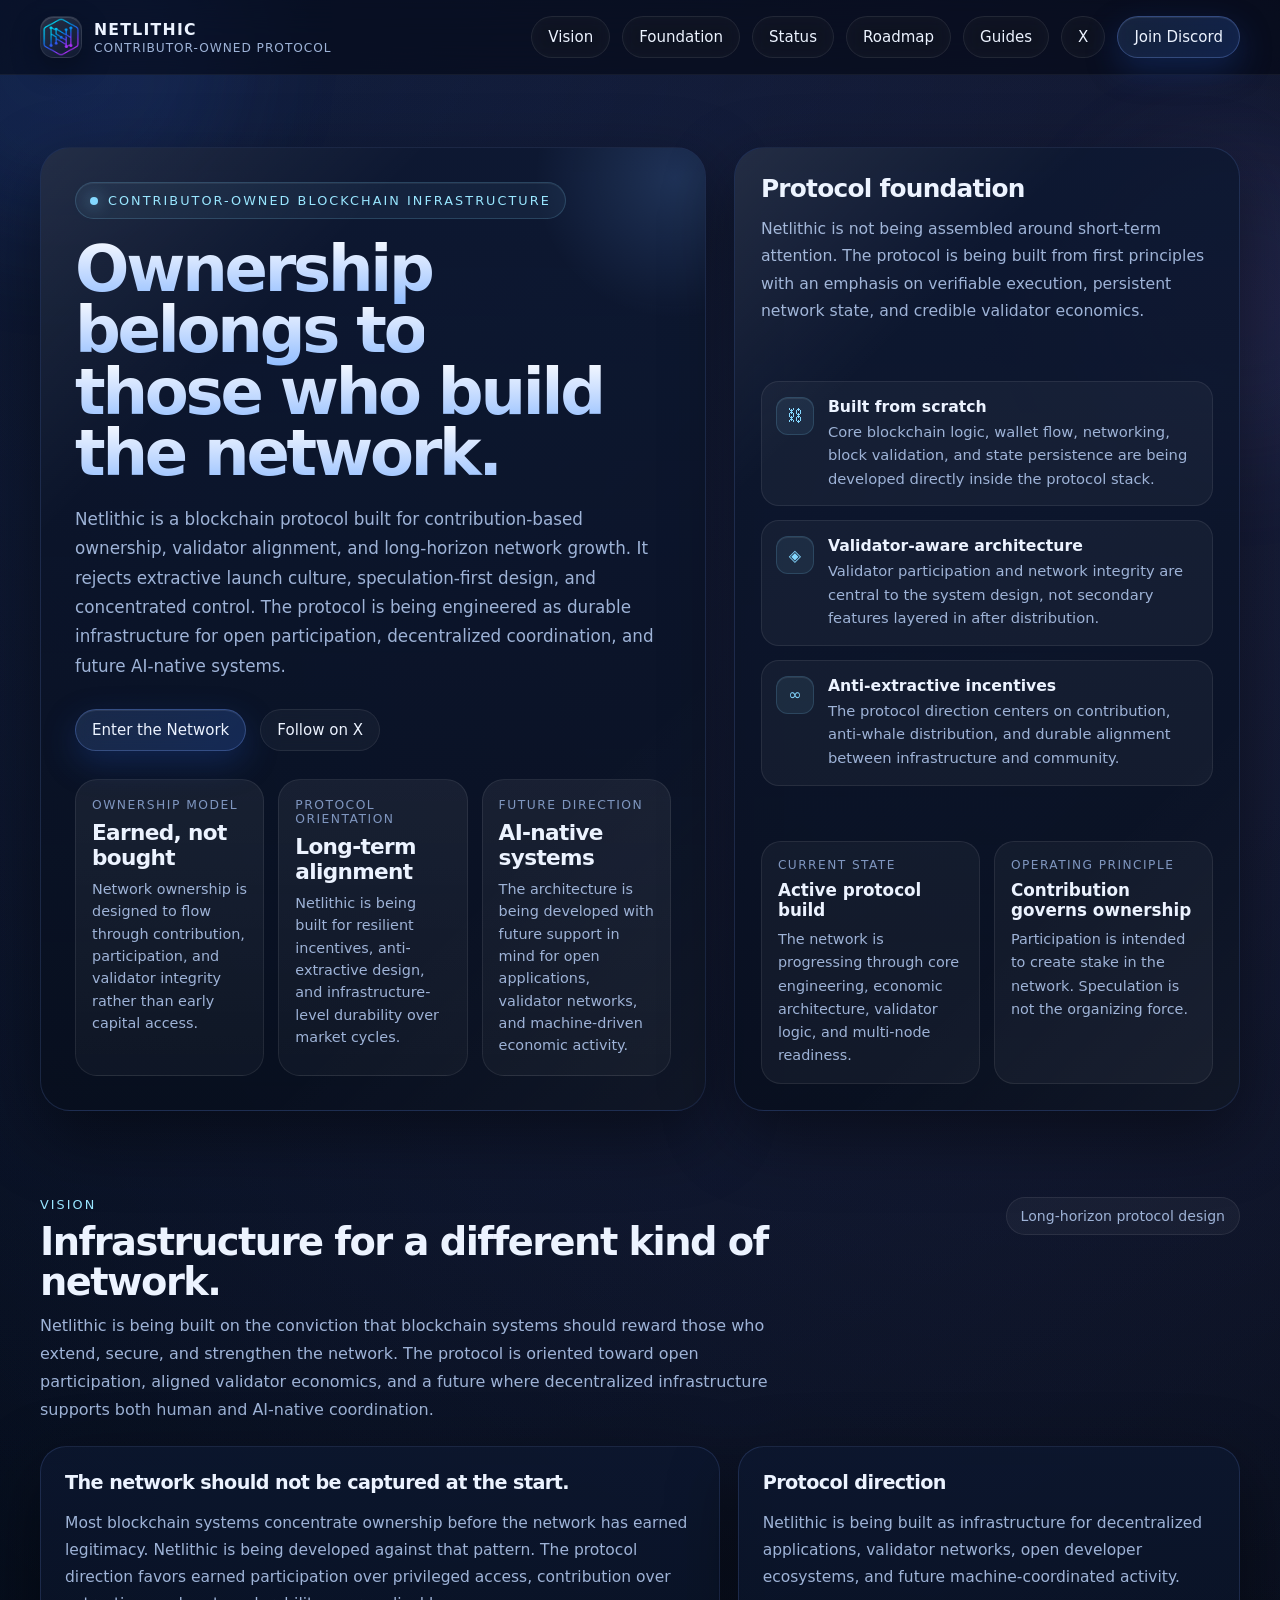
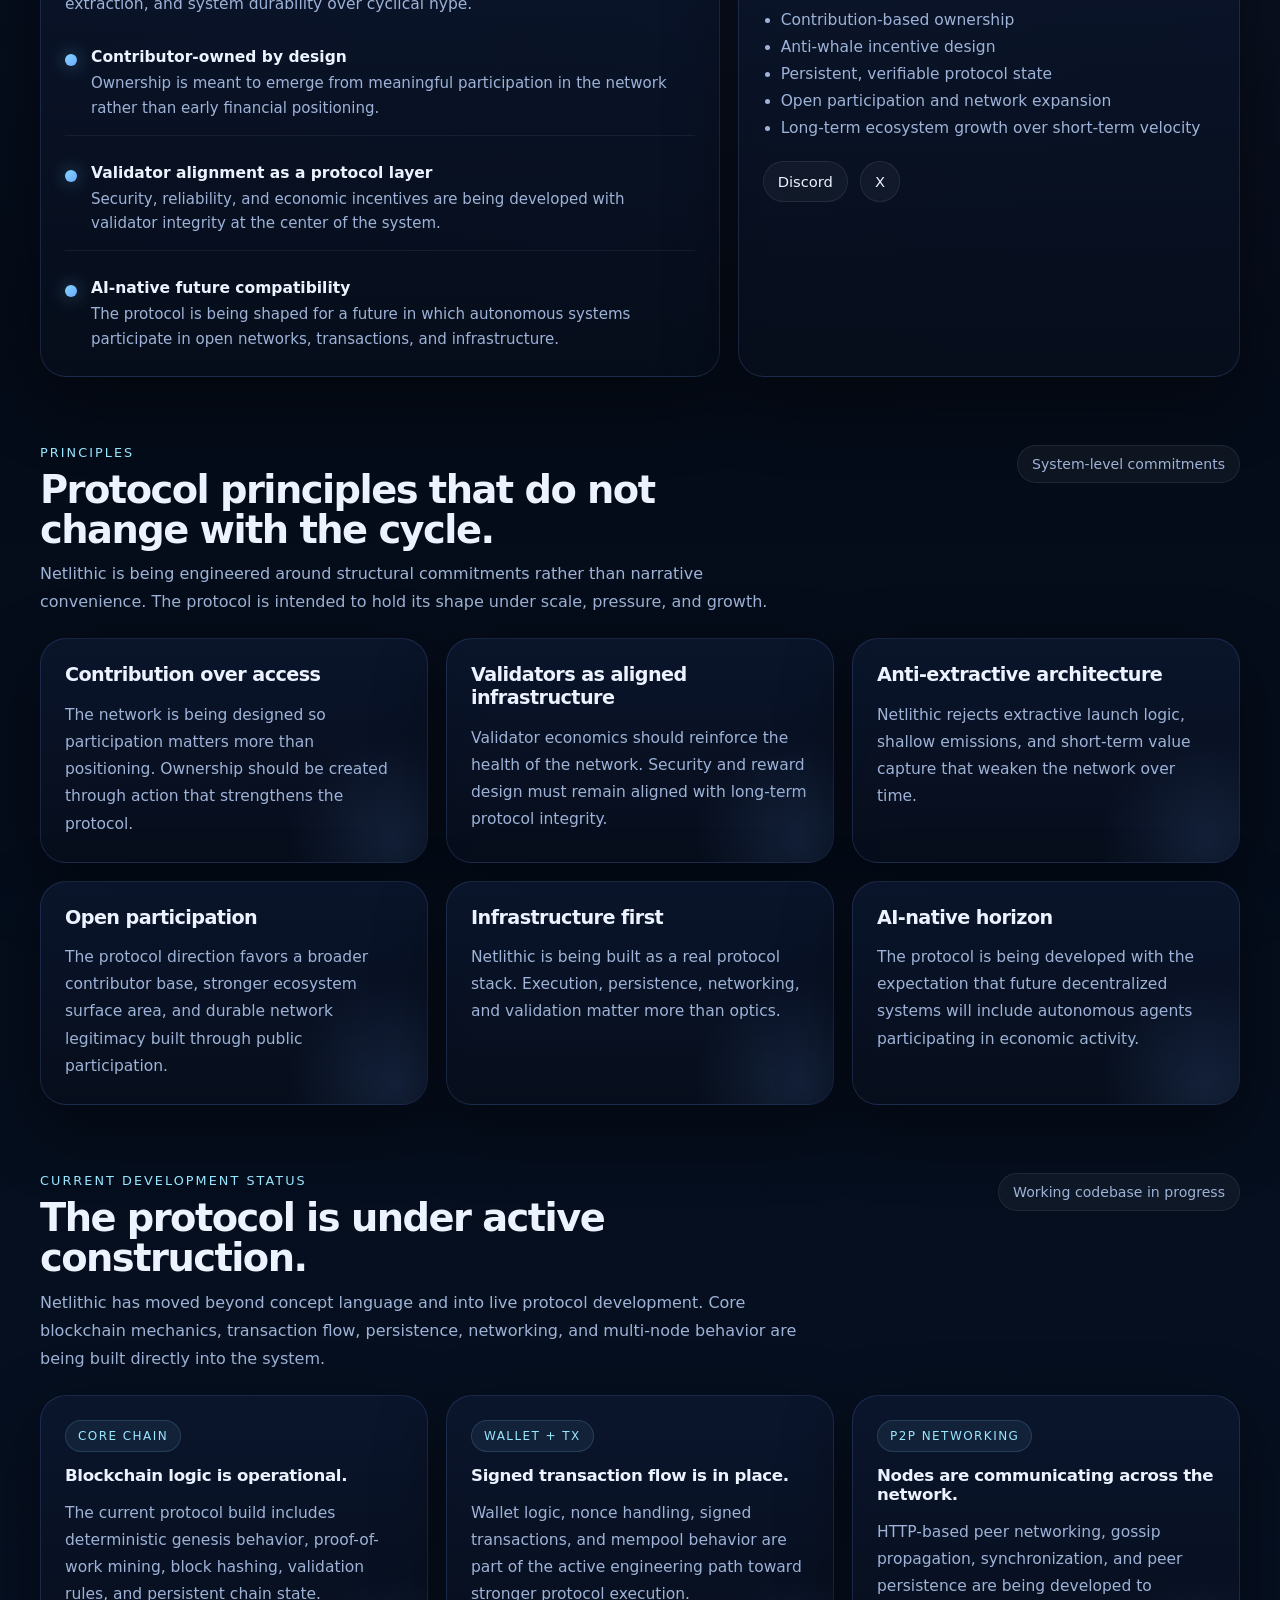
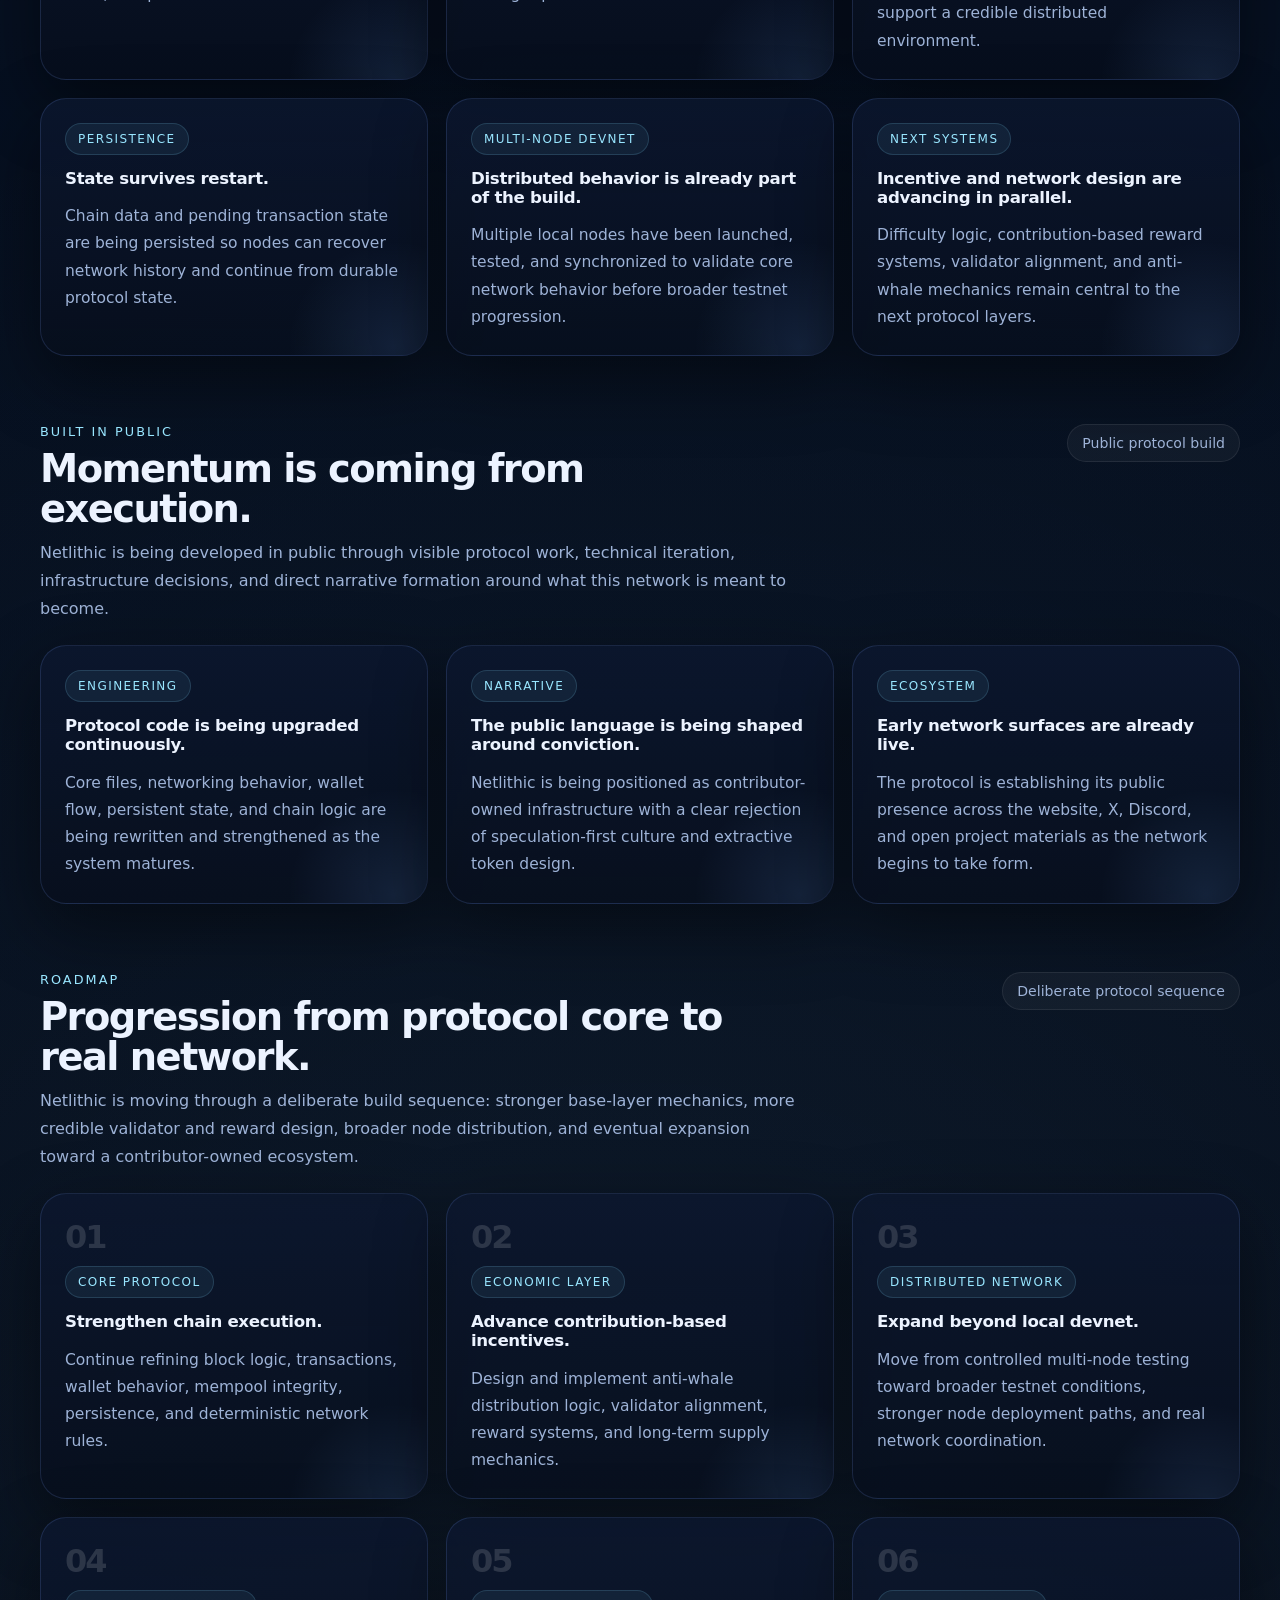
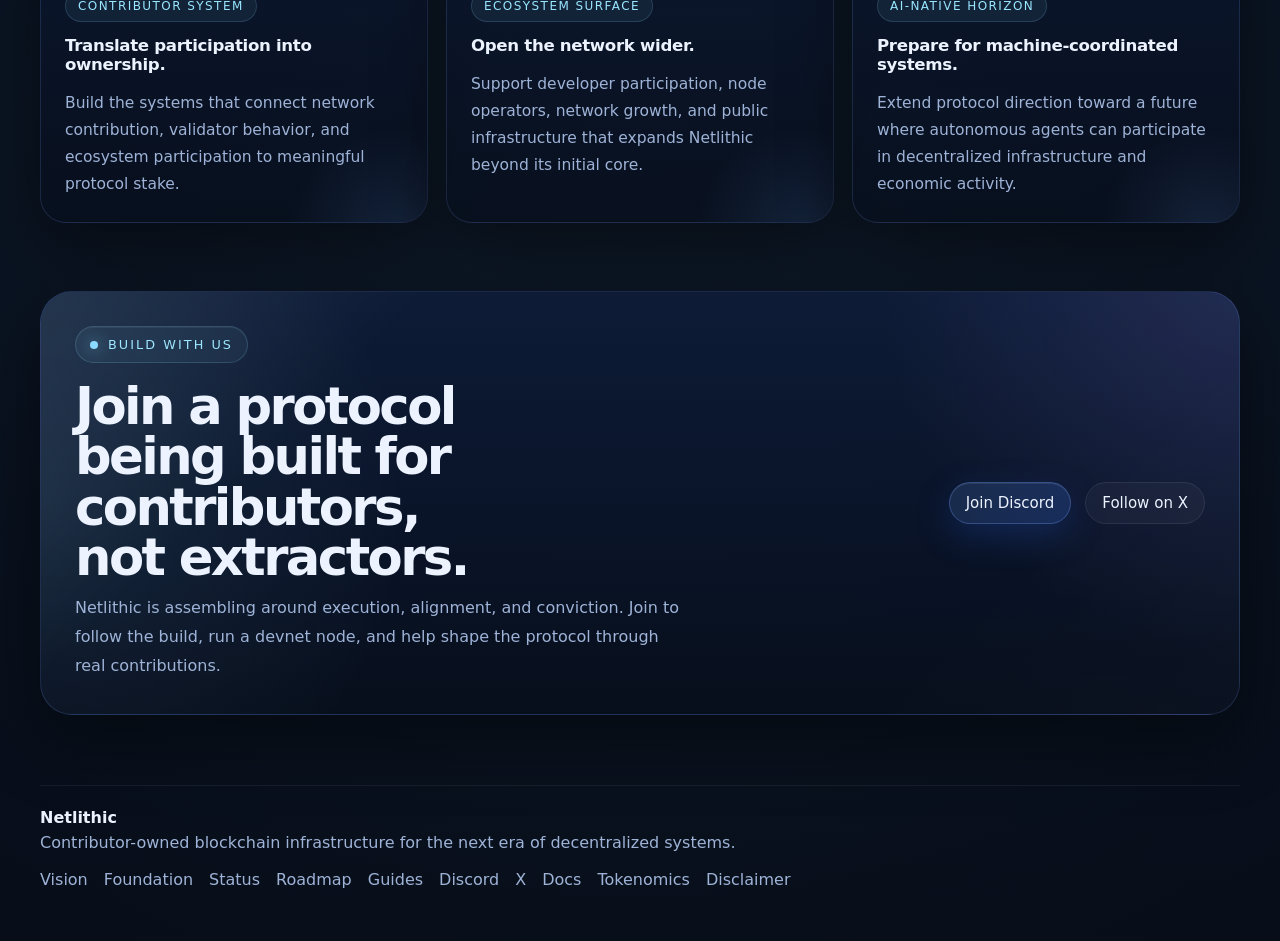
==== index.html @ c0923f15 "Fix X handle to @netlithicchain; soften guide 06 wording" ====
<!DOCTYPE html>
<html lang="en">
<head>
  <meta charset="UTF-8" />
  <meta name="viewport" content="width=device-width, initial-scale=1.0" />
  <title>Netlithic | Contributor-Owned Blockchain Infrastructure</title>
  <meta
    name="description"
    content="Netlithic is a contributor-owned blockchain protocol where ownership is earned through contribution, validator alignment, and long-term participation—not speculation."
  />
  <meta name="author" content="Netlithic" />
  <link rel="canonical" href="https://netlithicchain.com/" />
  <meta property="og:title" content="Netlithic | Contributor-Owned Blockchain Infrastructure" />
  <meta
    property="og:description"
    content="A contributor-owned blockchain protocol built for long-term alignment, open participation, validator integrity, and future AI-native systems."
  />
  <meta property="og:type" content="website" />
  <meta property="og:url" content="https://netlithicchain.com/" />
  <meta property="og:image" content="https://netlithicchain.com/og-image.png" />
  <meta property="og:image:width" content="1200" />
  <meta property="og:image:height" content="630" />
  <meta property="og:image:alt" content="Netlithic logo with the line: Ownership earned through contribution" />
  <meta property="og:site_name" content="Netlithic" />
  <meta name="twitter:card" content="summary_large_image" />
  <meta name="twitter:title" content="Netlithic | Contributor-Owned Blockchain Infrastructure" />
  <meta
    name="twitter:description"
    content="Ownership should be earned through contribution. Netlithic is building contributor-owned blockchain infrastructure for the next era of decentralized systems."
  />
  <meta name="twitter:image" content="https://netlithicchain.com/og-image.png" />
  <meta name="twitter:site" content="@netlithicchain" />
  <link rel="icon" href="/favicon.ico" sizes="any" />
  <link rel="icon" type="image/png" sizes="32x32" href="/favicon-32.png" />
  <link rel="apple-touch-icon" href="/apple-touch-icon.png" />

  <style>
    :root {
      --bg: #030712;
      --bg-2: #071120;
      --bg-3: #0b1730;
      --panel: rgba(12, 23, 47, 0.7);
      --panel-strong: rgba(14, 27, 56, 0.9);
      --panel-soft: rgba(255, 255, 255, 0.04);
      --line: rgba(122, 162, 255, 0.16);
      --line-strong: rgba(122, 162, 255, 0.3);
      --text: #ecf3ff;
      --muted: #9eb3d7;
      --muted-2: #7f96bf;
      --blue: #6da7ff;
      --blue-2: #3d7bff;
      --cyan: #84d8ff;
      --violet: #9d8cff;
      --success: #99e6ff;
      --glow: rgba(82, 141, 255, 0.34);
      --glow-2: rgba(133, 197, 255, 0.16);
      --shadow: 0 24px 70px rgba(0, 0, 0, 0.45);
      --radius: 24px;
      --radius-sm: 18px;
      --max: 1200px;
    }

    * {
      box-sizing: border-box;
    }

    html {
      scroll-behavior: smooth;
    }

    body {
      margin: 0;
      font-family: Inter, ui-sans-serif, system-ui, -apple-system, BlinkMacSystemFont, "Segoe UI", sans-serif;
      color: var(--text);
      background:
        radial-gradient(circle at 20% 0%, rgba(61, 123, 255, 0.16), transparent 34%),
        radial-gradient(circle at 85% 10%, rgba(157, 140, 255, 0.12), transparent 28%),
        radial-gradient(circle at 50% 85%, rgba(132, 216, 255, 0.08), transparent 34%),
        linear-gradient(180deg, #02050c 0%, #040a15 26%, #061021 56%, #030712 100%);
      min-height: 100vh;
      overflow-x: hidden;
    }

    body::before,
    body::after {
      content: "";
      position: fixed;
      inset: auto;
      pointer-events: none;
      z-index: -2;
      filter: blur(60px);
      opacity: 0.7;
    }

    body::before {
      top: -120px;
      left: -120px;
      width: 360px;
      height: 360px;
      background: rgba(61, 123, 255, 0.18);
      border-radius: 50%;
      animation: driftOne 18s ease-in-out infinite;
    }

    body::after {
      right: -120px;
      top: 140px;
      width: 320px;
      height: 320px;
      background: rgba(157, 140, 255, 0.12);
      border-radius: 50%;
      animation: driftTwo 22s ease-in-out infinite;
    }

    @keyframes driftOne {
      0%, 100% { transform: translate(0, 0) scale(1); }
      50% { transform: translate(40px, 30px) scale(1.08); }
    }

    @keyframes driftTwo {
      0%, 100% { transform: translate(0, 0) scale(1); }
      50% { transform: translate(-30px, 35px) scale(1.1); }
    }

    a {
      color: inherit;
      text-decoration: none;
    }

    img {
      max-width: 100%;
      display: block;
    }

    .container {
      width: min(var(--max), calc(100% - 40px));
      margin: 0 auto;
    }

    .grid-overlay {
      position: fixed;
      inset: 0;
      pointer-events: none;
      background-image:
        linear-gradient(rgba(255,255,255,0.03) 1px, transparent 1px),
        linear-gradient(90deg, rgba(255,255,255,0.03) 1px, transparent 1px);
      background-size: 44px 44px;
      mask-image: radial-gradient(circle at center, black 35%, transparent 85%);
      opacity: 0.18;
      z-index: -3;
    }

    .noise {
      position: fixed;
      inset: 0;
      pointer-events: none;
      opacity: 0.06;
      z-index: -1;
      background-image:
        radial-gradient(circle at 25% 25%, rgba(255,255,255,0.7) 0.5px, transparent 0.6px),
        radial-gradient(circle at 75% 75%, rgba(255,255,255,0.55) 0.5px, transparent 0.6px);
      background-size: 24px 24px, 28px 28px;
      mix-blend-mode: screen;
    }

    .topbar {
      position: sticky;
      top: 0;
      z-index: 50;
      backdrop-filter: blur(18px);
      background: rgba(3, 7, 18, 0.55);
      border-bottom: 1px solid rgba(255,255,255,0.05);
    }

    .nav {
      display: flex;
      align-items: center;
      justify-content: space-between;
      gap: 18px;
      padding: 16px 0;
    }

    .brand {
      display: flex;
      align-items: center;
      gap: 12px;
      min-width: 0;
    }

    .brand-badge {
      width: 42px;
      height: 42px;
      border-radius: 14px;
      overflow: hidden;
      background:
        linear-gradient(145deg, rgba(255,255,255,0.12), rgba(255,255,255,0.03));
      border: 1px solid rgba(255,255,255,0.08);
      box-shadow:
        inset 0 1px 0 rgba(255,255,255,0.12),
        0 10px 30px rgba(0,0,0,0.3);
      display: grid;
      place-items: center;
      flex-shrink: 0;
    }

    .brand-badge img {
      width: 100%;
      height: 100%;
      object-fit: cover;
    }

    .brand-text {
      display: flex;
      flex-direction: column;
      gap: 2px;
      min-width: 0;
    }

    .brand-text strong {
      font-size: 0.98rem;
      letter-spacing: 0.08em;
      text-transform: uppercase;
    }

    .brand-text span {
      font-size: 0.76rem;
      color: var(--muted);
      letter-spacing: 0.08em;
      text-transform: uppercase;
      white-space: nowrap;
    }

    .nav-links {
      display: flex;
      align-items: center;
      gap: 12px;
      flex-wrap: wrap;
      justify-content: flex-end;
    }

    .pill-link,
    .button {
      border: 1px solid rgba(255,255,255,0.08);
      background: rgba(255,255,255,0.04);
      color: var(--text);
      padding: 11px 16px;
      border-radius: 999px;
      transition: transform 0.25s ease, border-color 0.25s ease, background 0.25s ease, box-shadow 0.25s ease;
      font-size: 0.94rem;
      display: inline-flex;
      align-items: center;
      gap: 9px;
      backdrop-filter: blur(10px);
    }

    .pill-link:hover,
    .button:hover {
      transform: translateY(-1px);
      border-color: rgba(122, 162, 255, 0.38);
      background: rgba(255,255,255,0.06);
      box-shadow: 0 10px 28px rgba(7, 17, 32, 0.42);
    }

    .button.primary {
      background: linear-gradient(135deg, rgba(109, 167, 255, 0.16), rgba(61, 123, 255, 0.22));
      border-color: rgba(122, 162, 255, 0.3);
      box-shadow:
        inset 0 1px 0 rgba(255,255,255,0.08),
        0 12px 32px rgba(28, 69, 159, 0.35);
    }

    .button.primary:hover {
      box-shadow:
        inset 0 1px 0 rgba(255,255,255,0.1),
        0 16px 42px rgba(28, 69, 159, 0.45);
    }

    .hero {
      position: relative;
      padding: 72px 0 52px;
    }

    .hero-wrap {
      display: grid;
      grid-template-columns: 1.25fr 0.95fr;
      gap: 28px;
      align-items: stretch;
    }

    .hero-card,
    .panel {
      position: relative;
      border: 1px solid var(--line);
      background:
        linear-gradient(180deg, rgba(13, 24, 49, 0.88), rgba(7, 14, 28, 0.8));
      border-radius: 30px;
      box-shadow: var(--shadow);
      overflow: hidden;
    }

    .hero-card::before,
    .panel::before {
      content: "";
      position: absolute;
      inset: 0;
      background:
        linear-gradient(135deg, rgba(255,255,255,0.09), transparent 24%, transparent 72%, rgba(255,255,255,0.03));
      pointer-events: none;
    }

    .hero-card::after {
      content: "";
      position: absolute;
      top: -120px;
      right: -120px;
      width: 300px;
      height: 300px;
      border-radius: 50%;
      background: radial-gradient(circle, rgba(109, 167, 255, 0.18), transparent 66%);
      pointer-events: none;
    }

    .hero-inner {
      padding: 34px;
      position: relative;
      z-index: 1;
    }

    .eyebrow {
      display: inline-flex;
      align-items: center;
      gap: 10px;
      color: var(--success);
      font-size: 0.8rem;
      letter-spacing: 0.16em;
      text-transform: uppercase;
      padding: 10px 14px;
      border-radius: 999px;
      border: 1px solid rgba(132, 216, 255, 0.18);
      background: rgba(132, 216, 255, 0.06);
      margin-bottom: 20px;
      box-shadow: inset 0 1px 0 rgba(255,255,255,0.06);
    }

    .eyebrow-dot {
      width: 8px;
      height: 8px;
      border-radius: 50%;
      background: var(--cyan);
      box-shadow: 0 0 16px rgba(132, 216, 255, 0.75);
      animation: pulse 2s infinite ease-in-out;
    }

    @keyframes pulse {
      0%, 100% { transform: scale(1); opacity: 0.9; }
      50% { transform: scale(1.2); opacity: 1; }
    }

    h1 {
      margin: 0;
      font-size: clamp(2.9rem, 5vw, 5.25rem);
      line-height: 0.96;
      letter-spacing: -0.05em;
      max-width: 12ch;
    }

    .gradient-text {
      background: linear-gradient(180deg, #ffffff 0%, #cfe1ff 45%, #8fbcff 100%);
      -webkit-background-clip: text;
      background-clip: text;
      color: transparent;
    }

    .hero-copy {
      margin-top: 20px;
      max-width: 62ch;
      font-size: 1.05rem;
      line-height: 1.75;
      color: var(--muted);
    }

    .hero-actions {
      display: flex;
      gap: 14px;
      flex-wrap: wrap;
      margin-top: 28px;
    }

    .hero-stats {
      display: grid;
      grid-template-columns: repeat(3, 1fr);
      gap: 14px;
      margin-top: 28px;
    }

    .stat-card {
      position: relative;
      padding: 18px 16px;
      border-radius: 22px;
      border: 1px solid rgba(255,255,255,0.08);
      background: linear-gradient(180deg, rgba(255,255,255,0.06), rgba(255,255,255,0.03));
      overflow: hidden;
    }

    .stat-card::after {
      content: "";
      position: absolute;
      inset: auto -20% -60% auto;
      width: 160px;
      height: 160px;
      background: radial-gradient(circle, rgba(122, 162, 255, 0.14), transparent 70%);
      pointer-events: none;
    }

    .stat-label {
      color: var(--muted-2);
      font-size: 0.77rem;
      text-transform: uppercase;
      letter-spacing: 0.12em;
      margin-bottom: 8px;
    }

    .stat-value {
      font-size: 1.35rem;
      font-weight: 700;
      letter-spacing: -0.03em;
      margin-bottom: 8px;
    }

    .stat-text {
      color: var(--muted);
      font-size: 0.9rem;
      line-height: 1.55;
    }

    .hero-side {
      display: grid;
      gap: 18px;
    }

    .signal-stack {
      padding: 26px;
      min-height: 100%;
      display: flex;
      flex-direction: column;
      justify-content: space-between;
      gap: 22px;
    }

    .signal-header h2 {
      margin: 0 0 12px;
      font-size: 1.55rem;
      letter-spacing: -0.03em;
    }

    .signal-header p {
      margin: 0;
      color: var(--muted);
      line-height: 1.75;
      font-size: 0.98rem;
    }

    .signal-list {
      display: grid;
      gap: 14px;
    }

    .signal-item {
      display: grid;
      grid-template-columns: auto 1fr;
      gap: 14px;
      align-items: start;
      padding: 15px 14px;
      border-radius: 18px;
      border: 1px solid rgba(255,255,255,0.08);
      background: rgba(255,255,255,0.04);
    }

    .signal-icon {
      width: 38px;
      height: 38px;
      border-radius: 12px;
      display: grid;
      place-items: center;
      font-size: 1rem;
      color: var(--cyan);
      background: rgba(132, 216, 255, 0.08);
      border: 1px solid rgba(132, 216, 255, 0.16);
      box-shadow: inset 0 1px 0 rgba(255,255,255,0.08);
    }

    .signal-item strong {
      display: block;
      margin-bottom: 4px;
      font-size: 0.98rem;
    }

    .signal-item span {
      color: var(--muted);
      line-height: 1.6;
      font-size: 0.92rem;
    }

    .mini-status {
      display: grid;
      grid-template-columns: repeat(2, 1fr);
      gap: 14px;
    }

    .mini-panel {
      padding: 16px;
      border-radius: 20px;
      background: rgba(255,255,255,0.04);
      border: 1px solid rgba(255,255,255,0.08);
    }

    .mini-panel .kicker {
      font-size: 0.76rem;
      color: var(--muted-2);
      text-transform: uppercase;
      letter-spacing: 0.12em;
      margin-bottom: 8px;
    }

    .mini-panel .value {
      font-size: 1.05rem;
      font-weight: 700;
      margin-bottom: 8px;
    }

    .mini-panel p {
      margin: 0;
      color: var(--muted);
      font-size: 0.9rem;
      line-height: 1.6;
    }

    section {
      padding: 34px 0;
    }

    .section-head {
      display: grid;
      grid-template-columns: 1fr auto;
      gap: 20px;
      align-items: end;
      margin-bottom: 22px;
    }

    .section-head .title-wrap {
      max-width: 760px;
    }

    .section-kicker {
      font-size: 0.8rem;
      text-transform: uppercase;
      letter-spacing: 0.16em;
      color: var(--success);
      margin-bottom: 10px;
    }

    .section-head h2 {
      margin: 0 0 10px;
      font-size: clamp(2rem, 3vw, 3rem);
      letter-spacing: -0.04em;
      line-height: 1.05;
    }

    .section-head p {
      margin: 0;
      color: var(--muted);
      line-height: 1.75;
      font-size: 1rem;
    }

    .tag {
      border: 1px solid rgba(255,255,255,0.08);
      background: rgba(255,255,255,0.04);
      color: var(--muted);
      border-radius: 999px;
      padding: 10px 14px;
      font-size: 0.88rem;
      white-space: nowrap;
      align-self: start;
    }

    .vision-grid,
    .principles-grid,
    .status-grid,
    .activity-grid,
    .roadmap-grid,
    .cta-grid {
      display: grid;
      gap: 18px;
    }

    .vision-grid {
      grid-template-columns: 1.15fr 0.85fr;
    }

    .principles-grid,
    .status-grid,
    .activity-grid,
    .roadmap-grid {
      grid-template-columns: repeat(3, 1fr);
    }

    .card {
      position: relative;
      border: 1px solid var(--line);
      border-radius: 26px;
      padding: 24px;
      background:
        linear-gradient(180deg, rgba(12, 23, 47, 0.82), rgba(7, 14, 28, 0.76));
      box-shadow: var(--shadow);
      overflow: hidden;
    }

    .card::after {
      content: "";
      position: absolute;
      inset: auto -20% -40% auto;
      width: 220px;
      height: 220px;
      background: radial-gradient(circle, rgba(109, 167, 255, 0.12), transparent 68%);
      pointer-events: none;
    }

    .card h3 {
      margin: 0 0 12px;
      font-size: 1.2rem;
      letter-spacing: -0.03em;
    }

    .card p,
    .card li {
      color: var(--muted);
      line-height: 1.75;
      font-size: 0.97rem;
    }

    .card p:last-child {
      margin-bottom: 0;
    }

    .card ul {
      margin: 14px 0 0;
      padding-left: 18px;
    }

    .feature-list {
      display: grid;
      gap: 14px;
    }

    .feature-row {
      display: grid;
      grid-template-columns: auto 1fr;
      gap: 14px;
      align-items: start;
      padding: 14px 0;
      border-bottom: 1px solid rgba(255,255,255,0.06);
    }

    .feature-row:last-child {
      border-bottom: none;
      padding-bottom: 0;
    }

    .feature-bullet {
      width: 12px;
      height: 12px;
      border-radius: 50%;
      margin-top: 6px;
      background: linear-gradient(135deg, var(--cyan), var(--blue));
      box-shadow: 0 0 18px rgba(132, 216, 255, 0.45);
    }

    .feature-row strong {
      display: block;
      margin-bottom: 5px;
      font-size: 0.97rem;
    }

    .feature-row span {
      color: var(--muted);
      line-height: 1.65;
      font-size: 0.94rem;
    }

    .status-card .badge,
    .activity-card .badge,
    .roadmap-card .badge {
      display: inline-flex;
      align-items: center;
      gap: 8px;
      margin-bottom: 14px;
      padding: 8px 12px;
      border-radius: 999px;
      font-size: 0.75rem;
      text-transform: uppercase;
      letter-spacing: 0.12em;
      background: rgba(132, 216, 255, 0.07);
      color: var(--success);
      border: 1px solid rgba(132, 216, 255, 0.16);
    }

    .roadmap-card .step {
      font-size: 2rem;
      font-weight: 800;
      letter-spacing: -0.06em;
      color: rgba(255,255,255,0.14);
      margin-bottom: 10px;
    }

    .activity-card strong,
    .status-card strong,
    .roadmap-card strong {
      display: block;
      font-size: 1.04rem;
      margin-bottom: 8px;
      letter-spacing: -0.02em;
    }

    .split-panel {
      display: grid;
      grid-template-columns: 1fr 1fr;
      gap: 18px;
    }

    .inline-links {
      display: flex;
      gap: 12px;
      flex-wrap: wrap;
      margin-top: 18px;
    }

    .link-chip {
      display: inline-flex;
      align-items: center;
      gap: 9px;
      padding: 11px 14px;
      border-radius: 999px;
      border: 1px solid rgba(255,255,255,0.08);
      background: rgba(255,255,255,0.04);
      color: var(--text);
      font-size: 0.92rem;
      transition: transform 0.25s ease, border-color 0.25s ease, background 0.25s ease;
    }

    .link-chip:hover {
      transform: translateY(-1px);
      border-color: rgba(122, 162, 255, 0.34);
      background: rgba(255,255,255,0.06);
    }

    .cta-shell {
      position: relative;
      overflow: hidden;
      border-radius: 32px;
      border: 1px solid rgba(122, 162, 255, 0.18);
      background:
        radial-gradient(circle at top right, rgba(157, 140, 255, 0.14), transparent 28%),
        radial-gradient(circle at left center, rgba(132, 216, 255, 0.1), transparent 30%),
        linear-gradient(180deg, rgba(14, 28, 56, 0.94), rgba(7, 14, 28, 0.88));
      box-shadow: var(--shadow);
    }

    .cta-shell::before {
      content: "";
      position: absolute;
      inset: 0;
      background:
        linear-gradient(135deg, rgba(255,255,255,0.08), transparent 24%, transparent 76%, rgba(255,255,255,0.02));
      pointer-events: none;
    }

    .cta-grid {
      grid-template-columns: 1.1fr 0.9fr;
      align-items: center;
      padding: 34px;
    }

    .cta-grid h2 {
      margin: 0 0 12px;
      font-size: clamp(2.2rem, 4vw, 3.5rem);
      letter-spacing: -0.05em;
      line-height: 0.98;
      max-width: 12ch;
    }

    .cta-grid p {
      margin: 0;
      color: var(--muted);
      line-height: 1.8;
      max-width: 60ch;
      font-size: 1rem;
    }

    .cta-actions {
      display: flex;
      flex-wrap: wrap;
      gap: 14px;
      justify-content: flex-end;
      align-items: center;
    }

    footer {
      padding: 36px 0 52px;
      color: var(--muted);
    }

    .footer-inner {
      display: flex;
      justify-content: space-between;
      gap: 18px;
      align-items: center;
      flex-wrap: wrap;
      border-top: 1px solid rgba(255,255,255,0.06);
      padding-top: 22px;
    }

    .footer-links {
      display: flex;
      gap: 16px;
      flex-wrap: wrap;
    }

    .footer-links a:hover {
      color: var(--text);
    }

    .reveal {
      opacity: 0;
      transform: translateY(18px);
      transition: opacity 0.8s ease, transform 0.8s ease;
    }

    .reveal.visible {
      opacity: 1;
      transform: translateY(0);
    }

    @media (max-width: 1120px) {
      .hero-wrap,
      .vision-grid,
      .cta-grid,
      .split-panel {
        grid-template-columns: 1fr;
      }

      .principles-grid,
      .status-grid,
      .activity-grid,
      .roadmap-grid {
        grid-template-columns: repeat(2, 1fr);
      }

      .cta-actions {
        justify-content: flex-start;
      }

      .section-head {
        grid-template-columns: 1fr;
        align-items: start;
      }
    }

    @media (max-width: 760px) {
      .container {
        width: min(var(--max), calc(100% - 24px));
      }

      .nav {
        padding: 14px 0;
      }

      .nav-links {
        gap: 10px;
      }

      .pill-link,
      .button {
        padding: 10px 14px;
        font-size: 0.9rem;
      }

      .hero {
        padding-top: 48px;
      }

      .hero-inner,
      .signal-stack,
      .card,
      .cta-grid {
        padding: 22px;
      }

      .hero-stats,
      .mini-status,
      .principles-grid,
      .status-grid,
      .activity-grid,
      .roadmap-grid {
        grid-template-columns: 1fr;
      }

      h1 {
        max-width: none;
      }

      .cta-grid h2 {
        max-width: none;
      }

      .footer-inner {
        align-items: flex-start;
        flex-direction: column;
      }
    }
  </style>
</head>
<body>
  <div class="grid-overlay"></div>
  <div class="noise"></div>

  <header class="topbar">
    <div class="container">
      <nav class="nav">
        <a href="#" class="brand" aria-label="Netlithic home">
          <div class="brand-badge">
            <img src="brand-badge.png" alt="Netlithic logo" width="42" height="42" />
          </div>
          <div class="brand-text">
            <strong>Netlithic</strong>
            <span>Contributor-Owned Protocol</span>
          </div>
        </a>

        <div class="nav-links">
          <a class="pill-link" href="#vision">Vision</a>
          <a class="pill-link" href="#foundation">Foundation</a>
          <a class="pill-link" href="#status">Status</a>
          <a class="pill-link" href="#roadmap">Roadmap</a>
          <a class="pill-link" href="/guides/">Guides</a>
          <a class="button" href="https://x.com/netlithicchain" target="_blank" rel="noopener noreferrer">X</a>
          <a class="button primary" href="https://discord.gg/Mu5r62GExn" target="_blank" rel="noopener noreferrer">Join Discord</a>
        </div>
      </nav>
    </div>
  </header>

  <main>
    <section class="hero">
      <div class="container">
        <div class="hero-wrap">
          <div class="hero-card reveal">
            <div class="hero-inner">
              <div class="eyebrow">
                <span class="eyebrow-dot"></span>
                Contributor-owned blockchain infrastructure
              </div>

              <h1>
                <span class="gradient-text">Ownership belongs to those who build the network.</span>
              </h1>

              <p class="hero-copy">
                Netlithic is a blockchain protocol built for contribution-based ownership, validator alignment, and long-horizon network growth. It rejects extractive launch culture, speculation-first design, and concentrated control. The protocol is being engineered as durable infrastructure for open participation, decentralized coordination, and future AI-native systems.
              </p>

              <div class="hero-actions">
                <a class="button primary" href="https://discord.gg/Mu5r62GExn" target="_blank" rel="noopener noreferrer">Enter the Network</a>
                <a class="button" href="https://x.com/netlithicchain" target="_blank" rel="noopener noreferrer">Follow on X</a>
              </div>

              <div class="hero-stats">
                <div class="stat-card">
                  <div class="stat-label">Ownership Model</div>
                  <div class="stat-value">Earned, not bought</div>
                  <div class="stat-text">
                    Network ownership is designed to flow through contribution, participation, and validator integrity rather than early capital access.
                  </div>
                </div>

                <div class="stat-card">
                  <div class="stat-label">Protocol Orientation</div>
                  <div class="stat-value">Long-term alignment</div>
                  <div class="stat-text">
                    Netlithic is being built for resilient incentives, anti-extractive design, and infrastructure-level durability over market cycles.
                  </div>
                </div>

                <div class="stat-card">
                  <div class="stat-label">Future Direction</div>
                  <div class="stat-value">AI-native systems</div>
                  <div class="stat-text">
                    The architecture is being developed with future support in mind for open applications, validator networks, and machine-driven economic activity.
                  </div>
                </div>
              </div>
            </div>
          </div>

          <div class="hero-side reveal">
            <div class="panel signal-stack">
              <div class="signal-header">
                <h2>Protocol foundation</h2>
                <p>
                  Netlithic is not being assembled around short-term attention. The protocol is being built from first principles with an emphasis on verifiable execution, persistent network state, and credible validator economics.
                </p>
              </div>

              <div class="signal-list">
                <div class="signal-item">
                  <div class="signal-icon">⛓</div>
                  <div>
                    <strong>Built from scratch</strong>
                    <span>
                      Core blockchain logic, wallet flow, networking, block validation, and state persistence are being developed directly inside the protocol stack.
                    </span>
                  </div>
                </div>

                <div class="signal-item">
                  <div class="signal-icon">◈</div>
                  <div>
                    <strong>Validator-aware architecture</strong>
                    <span>
                      Validator participation and network integrity are central to the system design, not secondary features layered in after distribution.
                    </span>
                  </div>
                </div>

                <div class="signal-item">
                  <div class="signal-icon">∞</div>
                  <div>
                    <strong>Anti-extractive incentives</strong>
                    <span>
                      The protocol direction centers on contribution, anti-whale distribution, and durable alignment between infrastructure and community.
                    </span>
                  </div>
                </div>
              </div>

              <div class="mini-status">
                <div class="mini-panel">
                  <div class="kicker">Current State</div>
                  <div class="value">Active protocol build</div>
                  <p>
                    The network is progressing through core engineering, economic architecture, validator logic, and multi-node readiness.
                  </p>
                </div>
                <div class="mini-panel">
                  <div class="kicker">Operating Principle</div>
                  <div class="value">Contribution governs ownership</div>
                  <p>
                    Participation is intended to create stake in the network. Speculation is not the organizing force.
                  </p>
                </div>
              </div>
            </div>
          </div>
        </div>
      </div>
    </section>

    <section id="vision">
      <div class="container">
        <div class="section-head reveal">
          <div class="title-wrap">
            <div class="section-kicker">Vision</div>
            <h2>Infrastructure for a different kind of network.</h2>
            <p>
              Netlithic is being built on the conviction that blockchain systems should reward those who extend, secure, and strengthen the network. The protocol is oriented toward open participation, aligned validator economics, and a future where decentralized infrastructure supports both human and AI-native coordination.
            </p>
          </div>
          <div class="tag">Long-horizon protocol design</div>
        </div>

        <div class="vision-grid">
          <div class="card reveal">
            <h3>The network should not be captured at the start.</h3>
            <p>
              Most blockchain systems concentrate ownership before the network has earned legitimacy. Netlithic is being developed against that pattern. The protocol direction favors earned participation over privileged access, contribution over extraction, and system durability over cyclical hype.
            </p>

            <div class="feature-list">
              <div class="feature-row">
                <div class="feature-bullet"></div>
                <div>
                  <strong>Contributor-owned by design</strong>
                  <span>Ownership is meant to emerge from meaningful participation in the network rather than early financial positioning.</span>
                </div>
              </div>

              <div class="feature-row">
                <div class="feature-bullet"></div>
                <div>
                  <strong>Validator alignment as a protocol layer</strong>
                  <span>Security, reliability, and economic incentives are being developed with validator integrity at the center of the system.</span>
                </div>
              </div>

              <div class="feature-row">
                <div class="feature-bullet"></div>
                <div>
                  <strong>AI-native future compatibility</strong>
                  <span>The protocol is being shaped for a future in which autonomous systems participate in open networks, transactions, and infrastructure.</span>
                </div>
              </div>
            </div>
          </div>

          <div class="card reveal">
            <h3>Protocol direction</h3>
            <p>
              Netlithic is being built as infrastructure for decentralized applications, validator networks, open developer ecosystems, and future machine-coordinated activity.
            </p>
            <ul>
              <li>Contribution-based ownership</li>
              <li>Anti-whale incentive design</li>
              <li>Persistent, verifiable protocol state</li>
              <li>Open participation and network expansion</li>
              <li>Long-term ecosystem growth over short-term velocity</li>
            </ul>

            <div class="inline-links">
              <a class="link-chip" href="https://discord.gg/Mu5r62GExn" target="_blank" rel="noopener noreferrer">Discord</a>
              <a class="link-chip" href="https://x.com/netlithicchain" target="_blank" rel="noopener noreferrer">X</a>
            </div>
          </div>
        </div>
      </div>
    </section>

    <section id="foundation">
      <div class="container">
        <div class="section-head reveal">
          <div class="title-wrap">
            <div class="section-kicker">Principles</div>
            <h2>Protocol principles that do not change with the cycle.</h2>
            <p>
              Netlithic is being engineered around structural commitments rather than narrative convenience. The protocol is intended to hold its shape under scale, pressure, and growth.
            </p>
          </div>
          <div class="tag">System-level commitments</div>
        </div>

        <div class="principles-grid">
          <div class="card reveal">
            <h3>Contribution over access</h3>
            <p>
              The network is being designed so participation matters more than positioning. Ownership should be created through action that strengthens the protocol.
            </p>
          </div>

          <div class="card reveal">
            <h3>Validators as aligned infrastructure</h3>
            <p>
              Validator economics should reinforce the health of the network. Security and reward design must remain aligned with long-term protocol integrity.
            </p>
          </div>

          <div class="card reveal">
            <h3>Anti-extractive architecture</h3>
            <p>
              Netlithic rejects extractive launch logic, shallow emissions, and short-term value capture that weaken the network over time.
            </p>
          </div>

          <div class="card reveal">
            <h3>Open participation</h3>
            <p>
              The protocol direction favors a broader contributor base, stronger ecosystem surface area, and durable network legitimacy built through public participation.
            </p>
          </div>

          <div class="card reveal">
            <h3>Infrastructure first</h3>
            <p>
              Netlithic is being built as a real protocol stack. Execution, persistence, networking, and validation matter more than optics.
            </p>
          </div>

          <div class="card reveal">
            <h3>AI-native horizon</h3>
            <p>
              The protocol is being developed with the expectation that future decentralized systems will include autonomous agents participating in economic activity.
            </p>
          </div>
        </div>
      </div>
    </section>

    <section id="status">
      <div class="container">
        <div class="section-head reveal">
          <div class="title-wrap">
            <div class="section-kicker">Current Development Status</div>
            <h2>The protocol is under active construction.</h2>
            <p>
              Netlithic has moved beyond concept language and into live protocol development. Core blockchain mechanics, transaction flow, persistence, networking, and multi-node behavior are being built directly into the system.
            </p>
          </div>
          <div class="tag">Working codebase in progress</div>
        </div>

        <div class="status-grid">
          <div class="card status-card reveal">
            <div class="badge">Core chain</div>
            <strong>Blockchain logic is operational.</strong>
            <p>
              The current protocol build includes deterministic genesis behavior, proof-of-work mining, block hashing, validation rules, and persistent chain state.
            </p>
          </div>

          <div class="card status-card reveal">
            <div class="badge">Wallet + tx</div>
            <strong>Signed transaction flow is in place.</strong>
            <p>
              Wallet logic, nonce handling, signed transactions, and mempool behavior are part of the active engineering path toward stronger protocol execution.
            </p>
          </div>

          <div class="card status-card reveal">
            <div class="badge">P2P networking</div>
            <strong>Nodes are communicating across the network.</strong>
            <p>
              HTTP-based peer networking, gossip propagation, synchronization, and peer persistence are being developed to support a credible distributed environment.
            </p>
          </div>

          <div class="card status-card reveal">
            <div class="badge">Persistence</div>
            <strong>State survives restart.</strong>
            <p>
              Chain data and pending transaction state are being persisted so nodes can recover network history and continue from durable protocol state.
            </p>
          </div>

          <div class="card status-card reveal">
            <div class="badge">Multi-node devnet</div>
            <strong>Distributed behavior is already part of the build.</strong>
            <p>
              Multiple local nodes have been launched, tested, and synchronized to validate core network behavior before broader testnet progression.
            </p>
          </div>

          <div class="card status-card reveal">
            <div class="badge">Next systems</div>
            <strong>Incentive and network design are advancing in parallel.</strong>
            <p>
              Difficulty logic, contribution-based reward systems, validator alignment, and anti-whale mechanics remain central to the next protocol layers.
            </p>
          </div>
        </div>
      </div>
    </section>

    <section id="momentum">
      <div class="container">
        <div class="section-head reveal">
          <div class="title-wrap">
            <div class="section-kicker">Built in Public</div>
            <h2>Momentum is coming from execution.</h2>
            <p>
              Netlithic is being developed in public through visible protocol work, technical iteration, infrastructure decisions, and direct narrative formation around what this network is meant to become.
            </p>
          </div>
          <div class="tag">Public protocol build</div>
        </div>

        <div class="activity-grid">
          <div class="card activity-card reveal">
            <div class="badge">Engineering</div>
            <strong>Protocol code is being upgraded continuously.</strong>
            <p>
              Core files, networking behavior, wallet flow, persistent state, and chain logic are being rewritten and strengthened as the system matures.
            </p>
          </div>

          <div class="card activity-card reveal">
            <div class="badge">Narrative</div>
            <strong>The public language is being shaped around conviction.</strong>
            <p>
              Netlithic is being positioned as contributor-owned infrastructure with a clear rejection of speculation-first culture and extractive token design.
            </p>
          </div>

          <div class="card activity-card reveal">
            <div class="badge">Ecosystem</div>
            <strong>Early network surfaces are already live.</strong>
            <p>
              The protocol is establishing its public presence across the website, X, Discord, and open project materials as the network begins to take form.
            </p>
          </div>
        </div>
      </div>
    </section>

    <section id="roadmap">
      <div class="container">
        <div class="section-head reveal">
          <div class="title-wrap">
            <div class="section-kicker">Roadmap</div>
            <h2>Progression from protocol core to real network.</h2>
            <p>
              Netlithic is moving through a deliberate build sequence: stronger base-layer mechanics, more credible validator and reward design, broader node distribution, and eventual expansion toward a contributor-owned ecosystem.
            </p>
          </div>
          <div class="tag">Deliberate protocol sequence</div>
        </div>

        <div class="roadmap-grid">
          <div class="card roadmap-card reveal">
            <div class="step">01</div>
            <div class="badge">Core protocol</div>
            <strong>Strengthen chain execution.</strong>
            <p>
              Continue refining block logic, transactions, wallet behavior, mempool integrity, persistence, and deterministic network rules.
            </p>
          </div>

          <div class="card roadmap-card reveal">
            <div class="step">02</div>
            <div class="badge">Economic layer</div>
            <strong>Advance contribution-based incentives.</strong>
            <p>
              Design and implement anti-whale distribution logic, validator alignment, reward systems, and long-term supply mechanics.
            </p>
          </div>

          <div class="card roadmap-card reveal">
            <div class="step">03</div>
            <div class="badge">Distributed network</div>
            <strong>Expand beyond local devnet.</strong>
            <p>
              Move from controlled multi-node testing toward broader testnet conditions, stronger node deployment paths, and real network coordination.
            </p>
          </div>

          <div class="card roadmap-card reveal">
            <div class="step">04</div>
            <div class="badge">Contributor system</div>
            <strong>Translate participation into ownership.</strong>
            <p>
              Build the systems that connect network contribution, validator behavior, and ecosystem participation to meaningful protocol stake.
            </p>
          </div>

          <div class="card roadmap-card reveal">
            <div class="step">05</div>
            <div class="badge">Ecosystem surface</div>
            <strong>Open the network wider.</strong>
            <p>
              Support developer participation, node operators, network growth, and public infrastructure that expands Netlithic beyond its initial core.
            </p>
          </div>

          <div class="card roadmap-card reveal">
            <div class="step">06</div>
            <div class="badge">AI-native horizon</div>
            <strong>Prepare for machine-coordinated systems.</strong>
            <p>
              Extend protocol direction toward a future where autonomous agents can participate in decentralized infrastructure and economic activity.
            </p>
          </div>
        </div>
      </div>
    </section>

    <section>
      <div class="container">
        <div class="cta-shell reveal">
          <div class="cta-grid">
            <div>
              <div class="eyebrow" style="margin-bottom: 18px;">
                <span class="eyebrow-dot"></span>
                Build with us
              </div>
              <h2>Join a protocol being built for contributors, not extractors.</h2>
              <p>
                Netlithic is assembling around execution, alignment, and conviction. Join to follow the build, run a devnet node, and help shape the protocol through real contributions.
              </p>
            </div>

            <div class="cta-actions">
              <a class="button primary" href="https://discord.gg/Mu5r62GExn" target="_blank" rel="noopener noreferrer">Join Discord</a>
              <a class="button" href="https://x.com/netlithicchain" target="_blank" rel="noopener noreferrer">Follow on X</a>
            </div>
          </div>
        </div>
      </div>
    </section>
  </main>

  <footer>
    <div class="container">
      <div class="footer-inner">
        <div>
          <strong style="display:block; color: var(--text); margin-bottom: 6px;">Netlithic</strong>
          <span>Contributor-owned blockchain infrastructure for the next era of decentralized systems.</span>
        </div>

        <div class="footer-links">
          <a href="#vision">Vision</a>
          <a href="#foundation">Foundation</a>
          <a href="#status">Status</a>
          <a href="#roadmap">Roadmap</a>
          <a href="/guides/">Guides</a>
          <a href="https://discord.gg/Mu5r62GExn" target="_blank" rel="noopener noreferrer">Discord</a>
          <a href="https://x.com/netlithicchain" target="_blank" rel="noopener noreferrer">X</a>
          <a href="https://github.com/Netlithicchain/Netlithic/tree/main/docs" target="_blank" rel="noopener noreferrer">Docs</a>
          <a href="https://github.com/Netlithicchain/Netlithic/blob/main/docs/Tokenomics.md" target="_blank" rel="noopener noreferrer">Tokenomics</a>
          <a href="https://github.com/Netlithicchain/Netlithic/blob/main/DISCLAIMER.md" target="_blank" rel="noopener noreferrer">Disclaimer</a>
        </div>
      </div>
    </div>
  </footer>

  <script>
    const reveals = document.querySelectorAll(".reveal");

    const observer = new IntersectionObserver((entries) => {
      entries.forEach((entry) => {
        if (entry.isIntersecting) {
          entry.target.classList.add("visible");
          observer.unobserve(entry.target);
        }
      });
    }, { threshold: 0.12 });

    reveals.forEach((item) => observer.observe(item));
  </script>
</body>
</html>
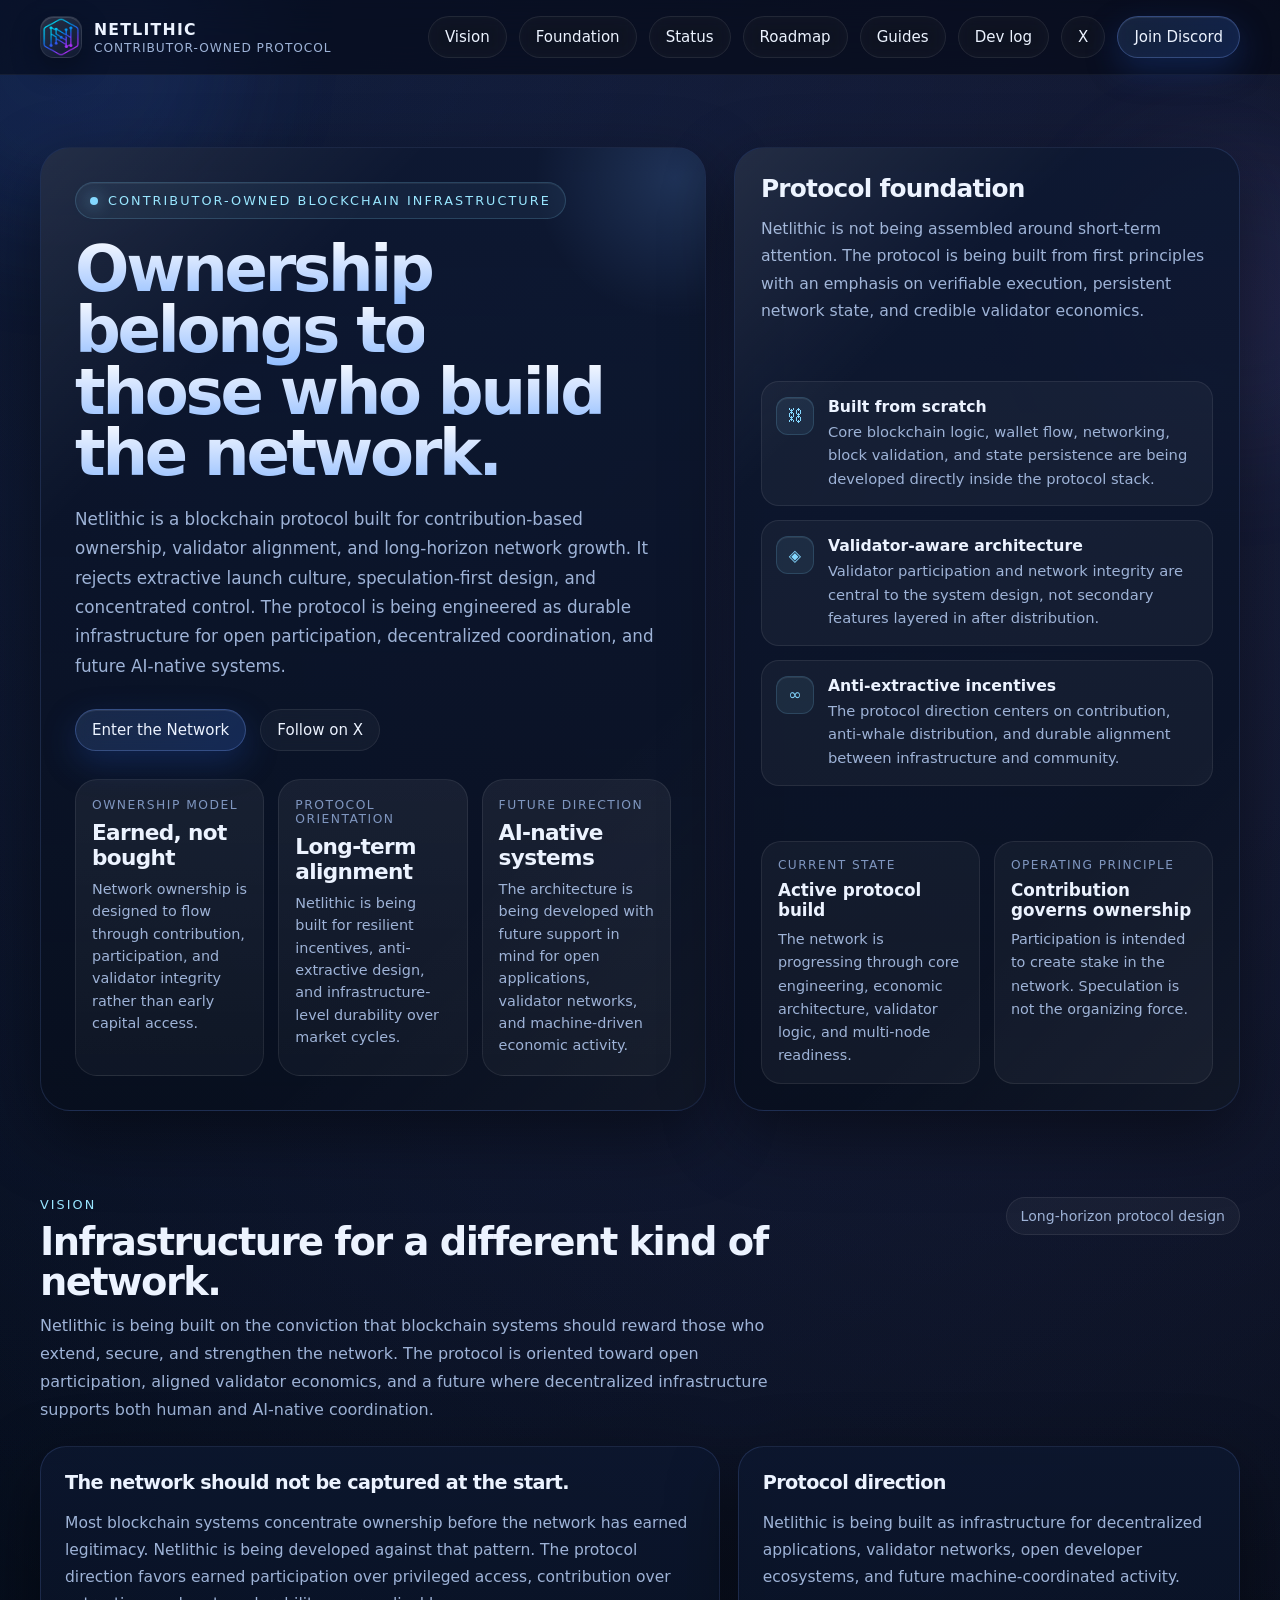
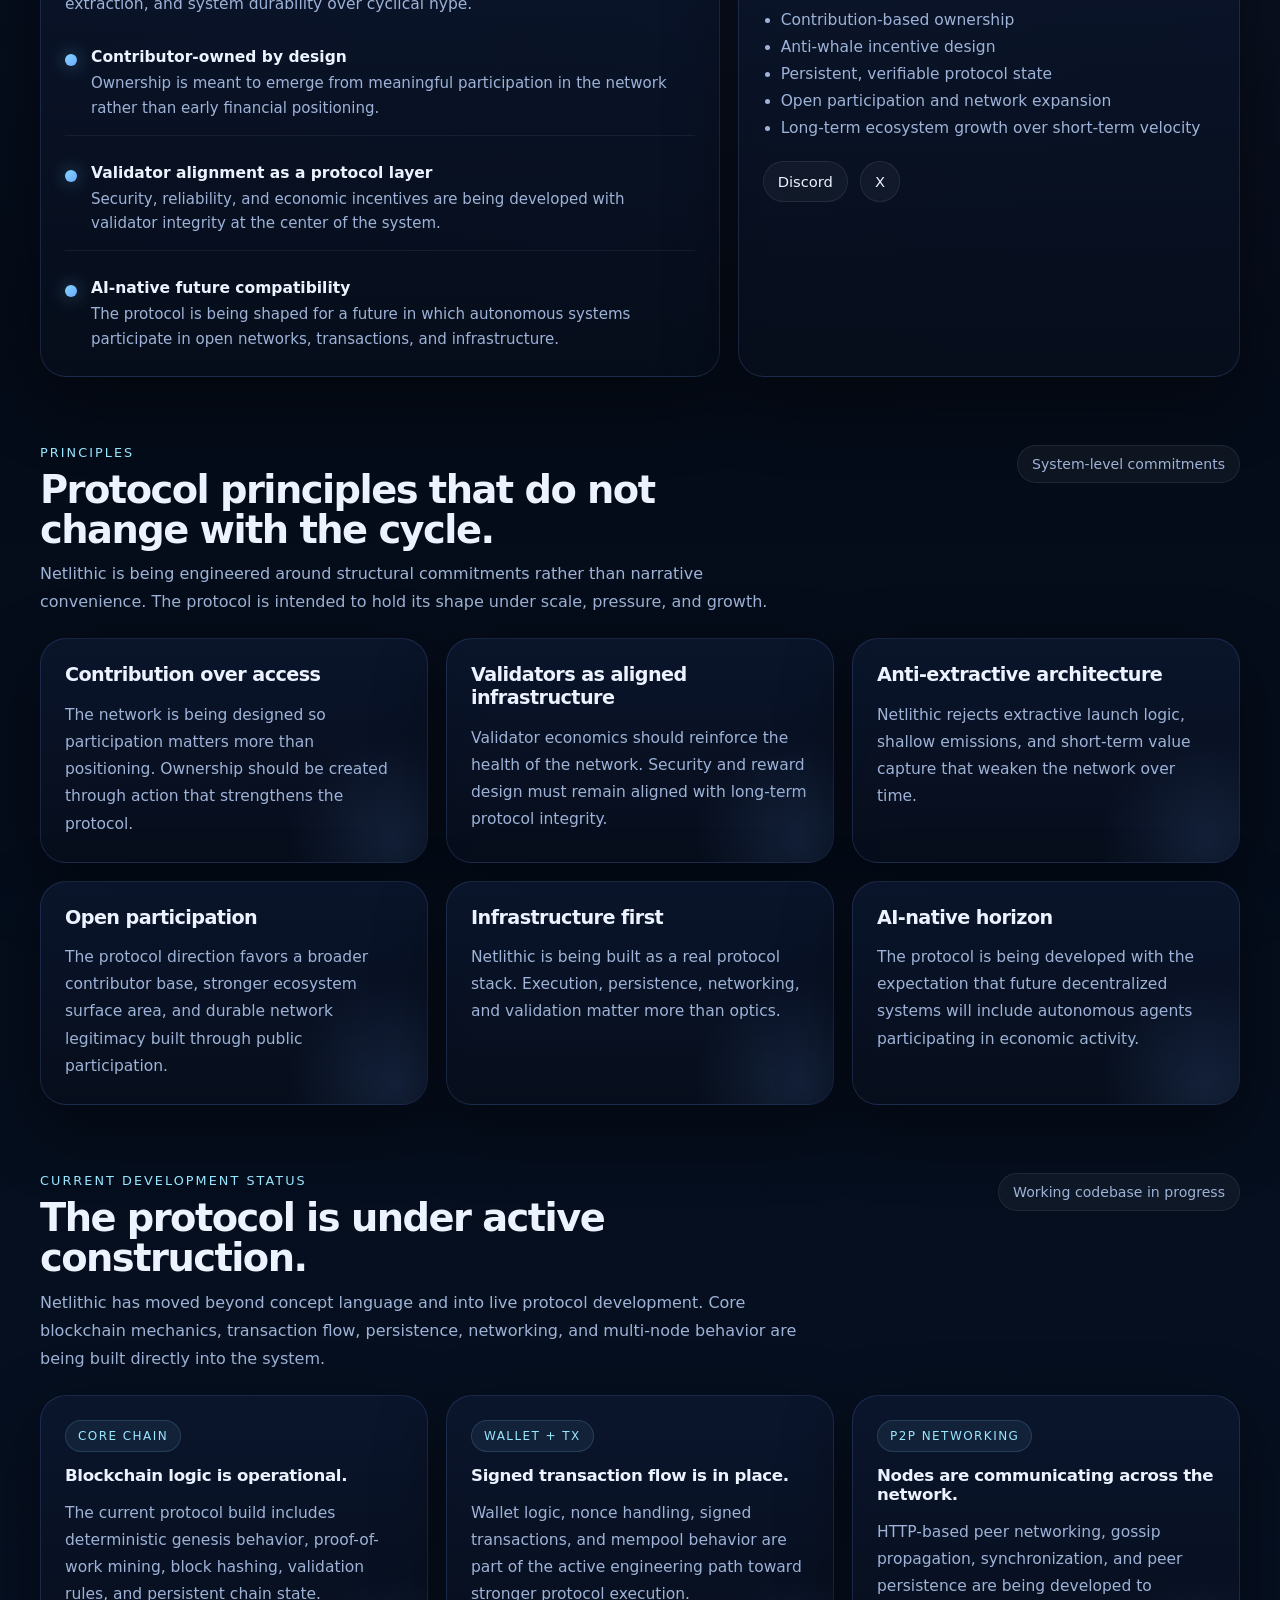
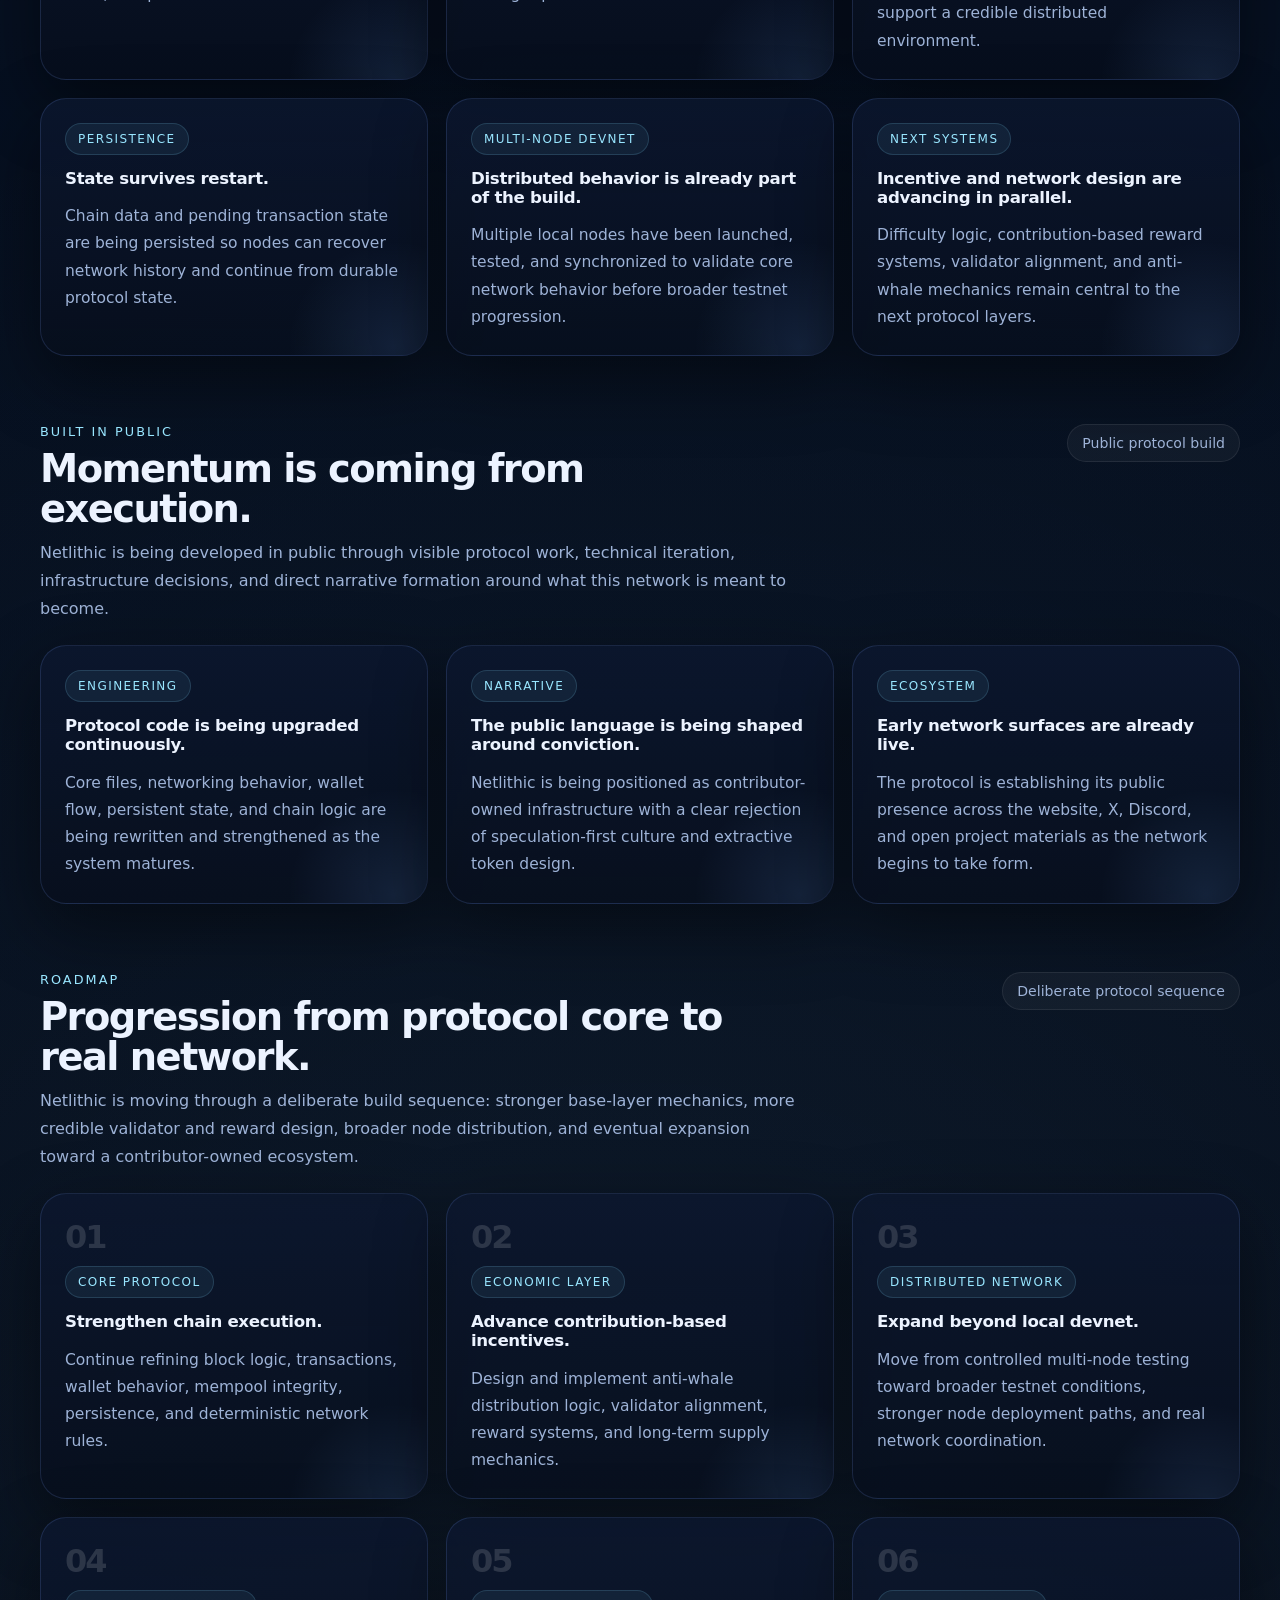
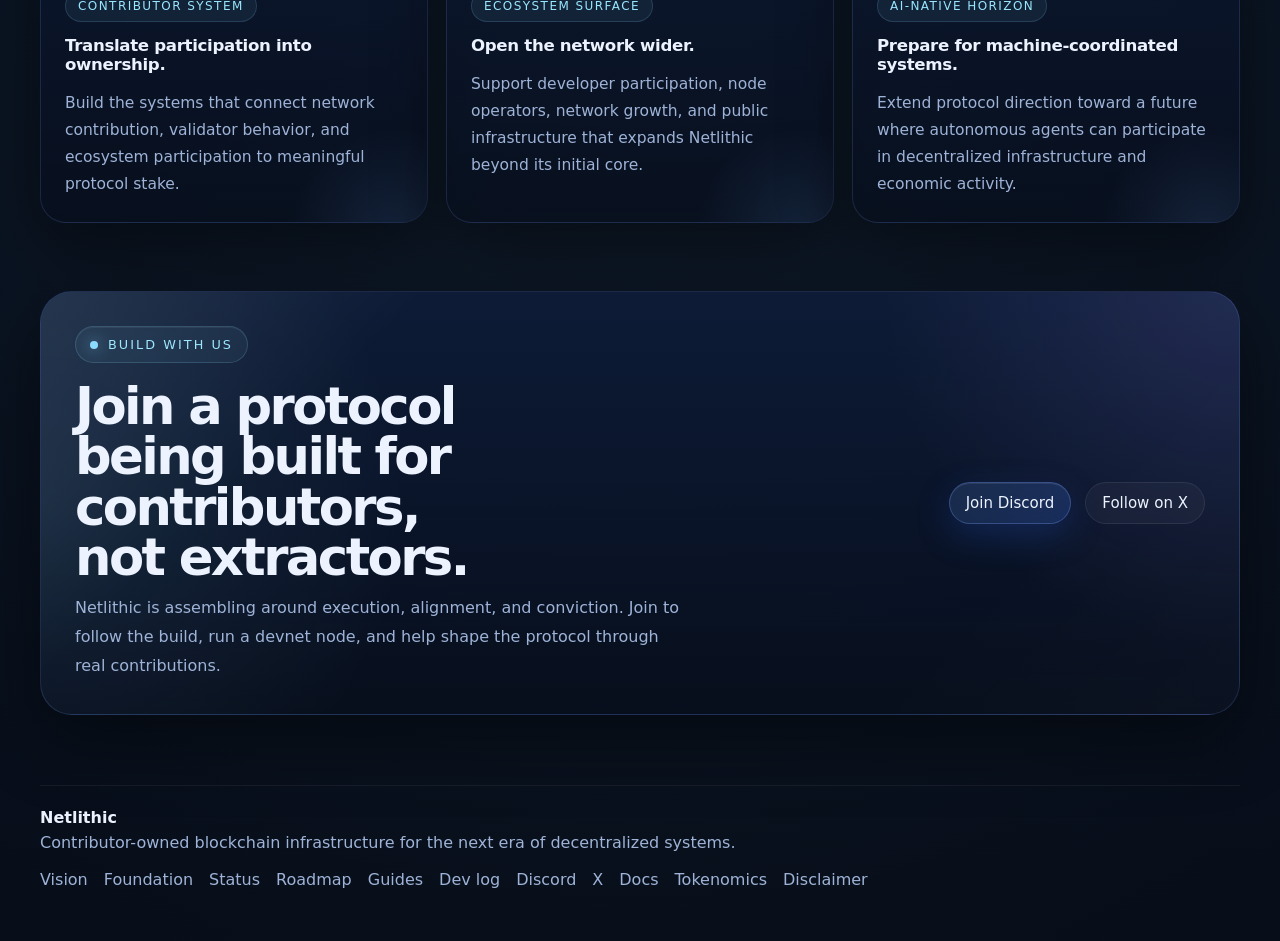
==== commit ffa8f04e: "Add dev log section and Oct 21-22 dev report" ====
--- a/index.html
+++ b/index.html
@@ -943,6 +943,7 @@
           <a class="pill-link" href="#status">Status</a>
           <a class="pill-link" href="#roadmap">Roadmap</a>
           <a class="pill-link" href="/guides/">Guides</a>
+          <a class="pill-link" href="/devlog/">Dev log</a>
           <a class="button" href="https://x.com/netlithicchain" target="_blank" rel="noopener noreferrer">X</a>
           <a class="button primary" href="https://discord.gg/Mu5r62GExn" target="_blank" rel="noopener noreferrer">Join Discord</a>
         </div>
@@ -1409,6 +1410,7 @@
           <a href="#status">Status</a>
           <a href="#roadmap">Roadmap</a>
           <a href="/guides/">Guides</a>
+          <a href="/devlog/">Dev log</a>
           <a href="https://discord.gg/Mu5r62GExn" target="_blank" rel="noopener noreferrer">Discord</a>
           <a href="https://x.com/netlithicchain" target="_blank" rel="noopener noreferrer">X</a>
           <a href="https://github.com/Netlithicchain/Netlithic/tree/main/docs" target="_blank" rel="noopener noreferrer">Docs</a>
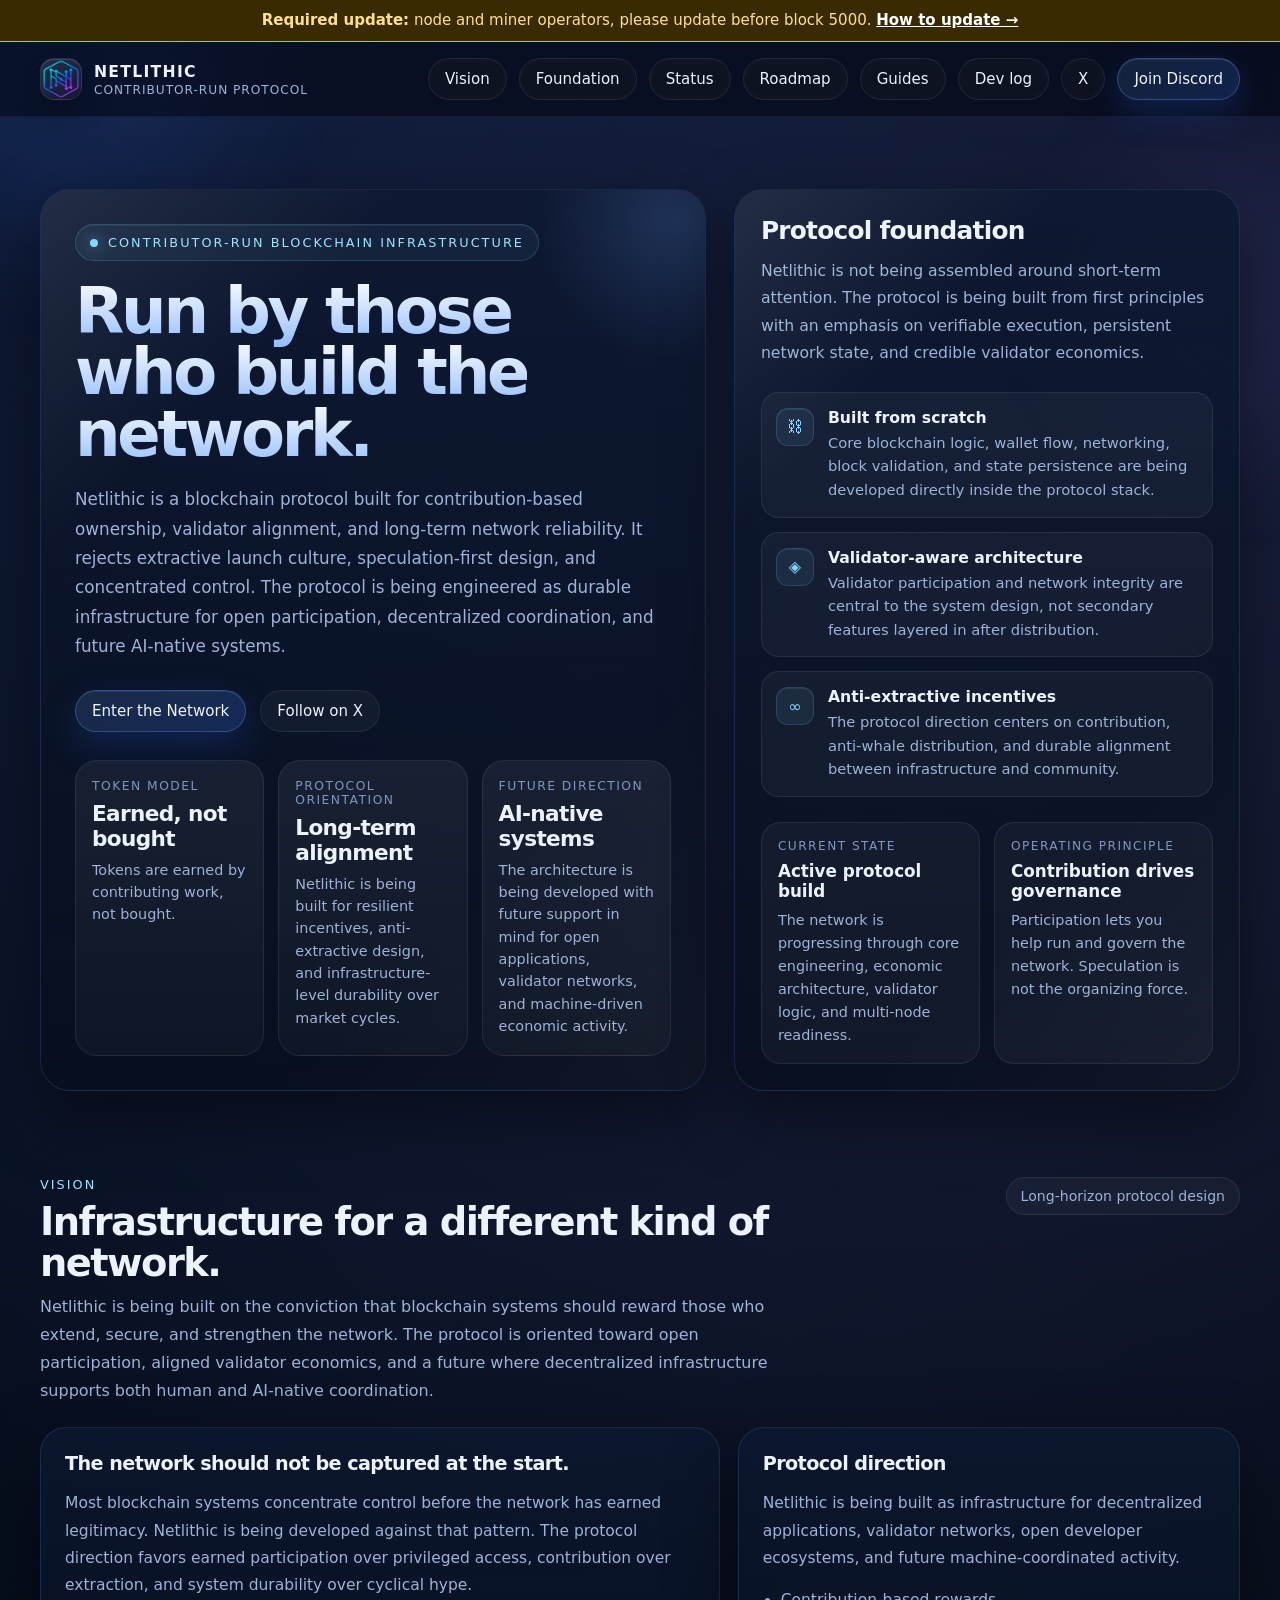
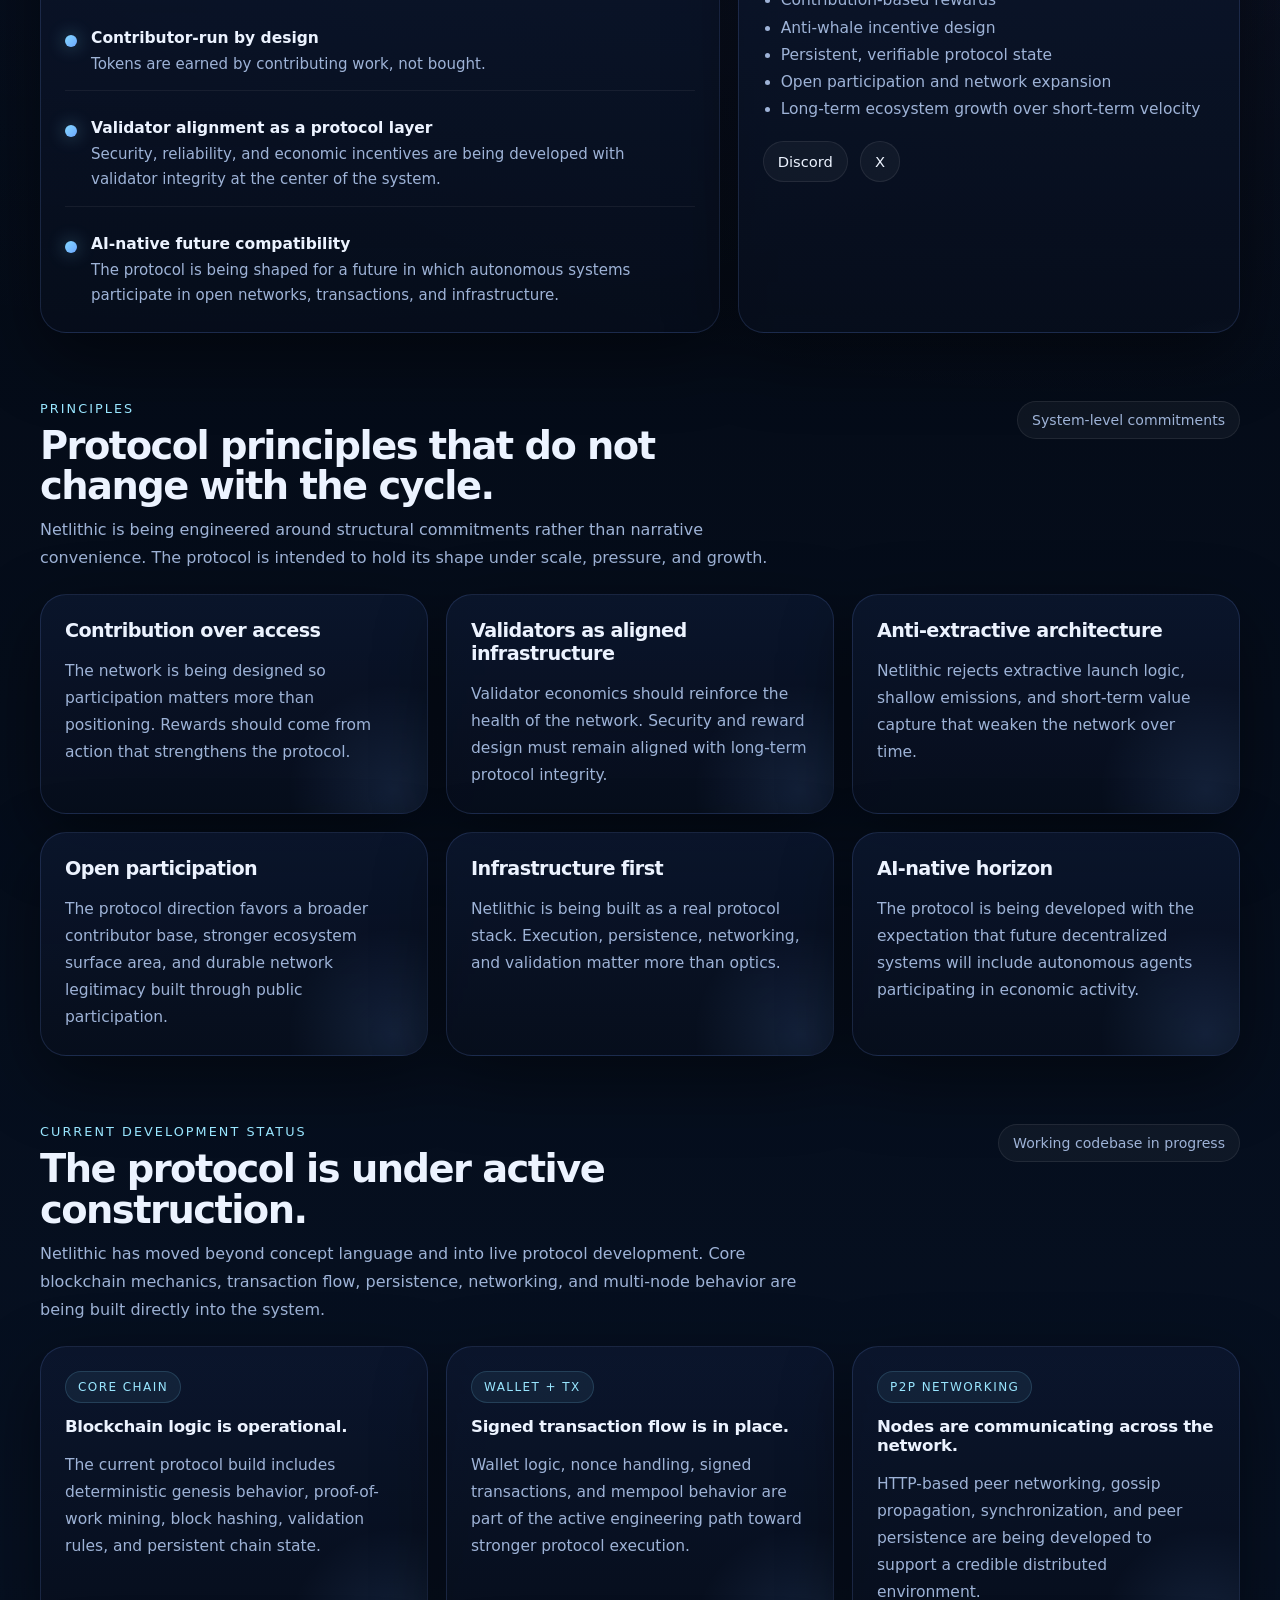
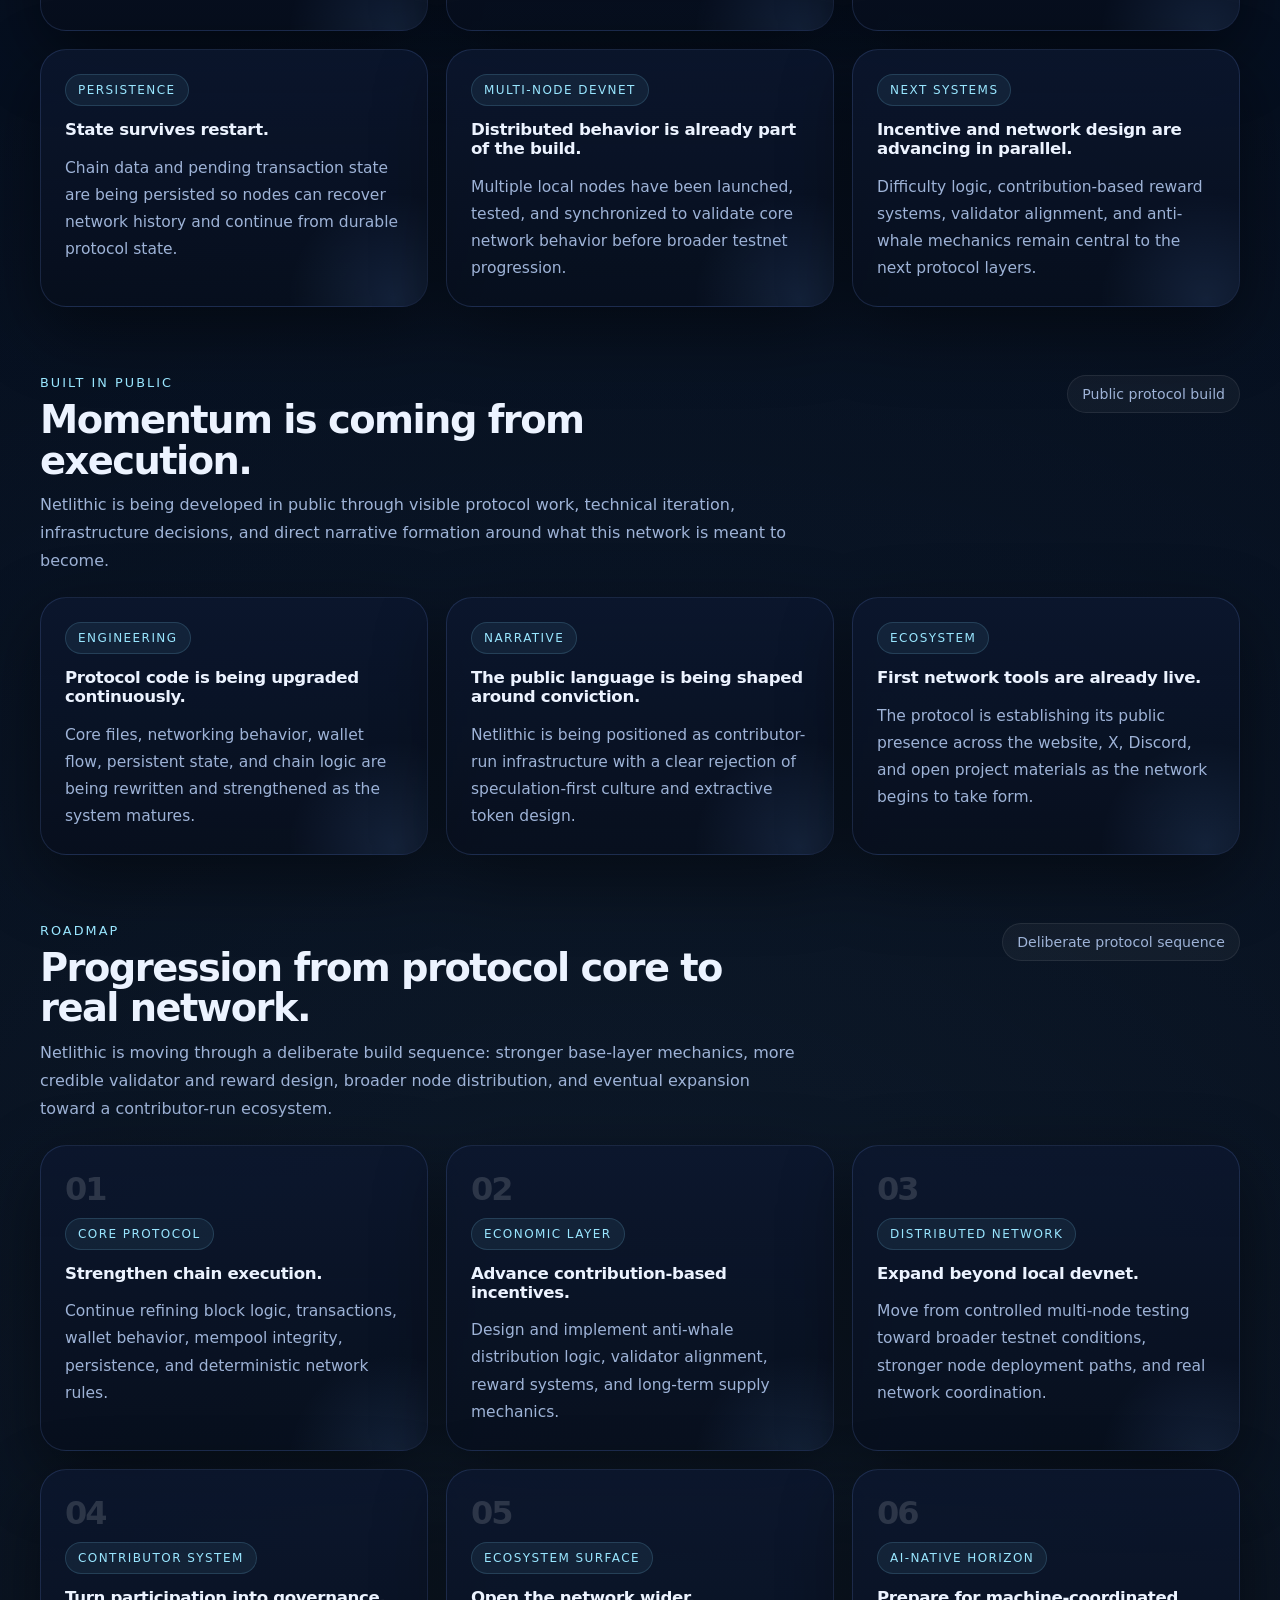
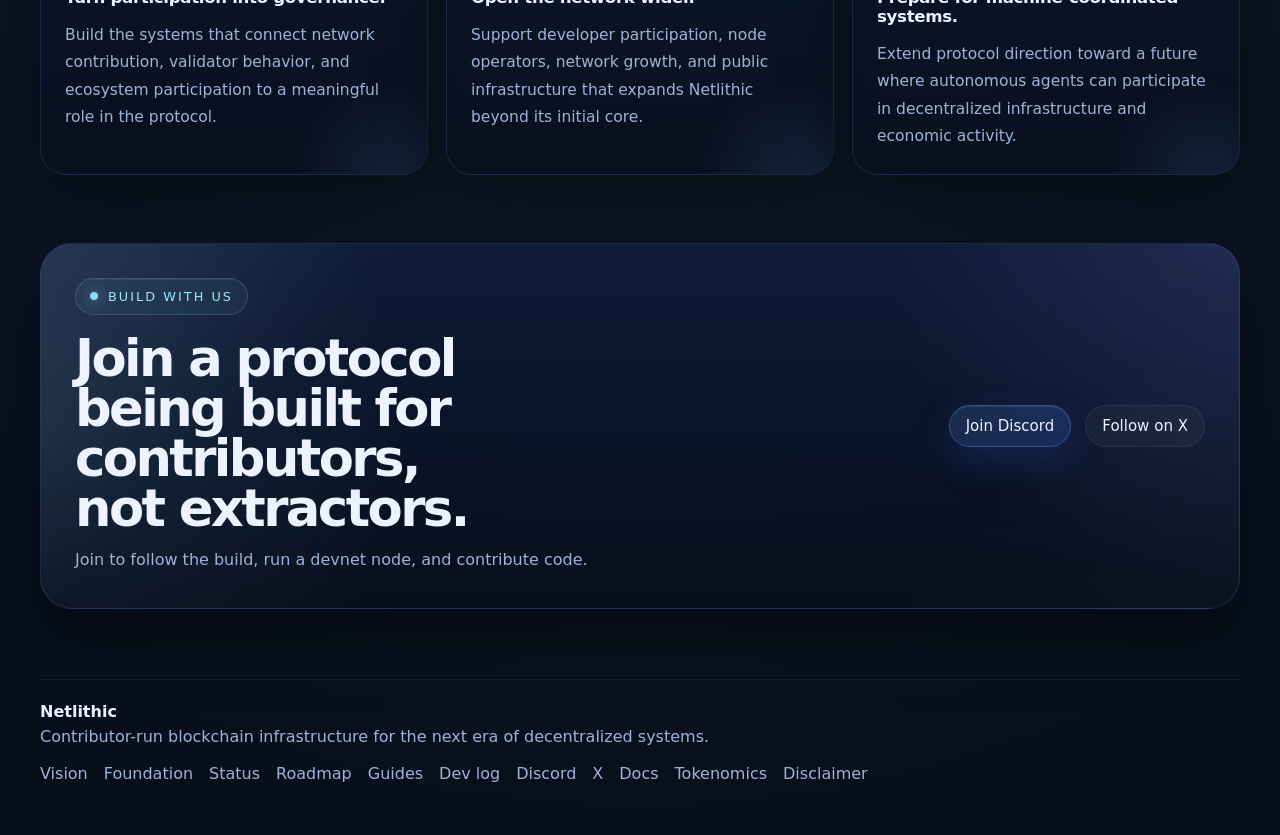
==== commit 70ebc703: "Add required-update banner and /update page (placeholders pending Builder)" ====
--- a/index.html
+++ b/index.html
@@ -3,32 +3,33 @@
 <head>
   <meta charset="UTF-8" />
   <meta name="viewport" content="width=device-width, initial-scale=1.0" />
-  <title>Netlithic | Contributor-Owned Blockchain Infrastructure</title>
+  <title>Netlithic | Contributor-Run Blockchain Infrastructure</title>
   <meta
     name="description"
-    content="Netlithic is a contributor-owned blockchain protocol where ownership is earned through contribution, validator alignment, and long-term participation—not speculation."
+    content="Netlithic is a contributor-run blockchain protocol where NLT is earned through contribution, validator alignment, and long-term participation—not speculation."
   />
   <meta name="author" content="Netlithic" />
   <link rel="canonical" href="https://netlithicchain.com/" />
-  <meta property="og:title" content="Netlithic | Contributor-Owned Blockchain Infrastructure" />
+  <meta property="og:title" content="Netlithic | Contributor-Run Blockchain Infrastructure" />
   <meta
     property="og:description"
-    content="A contributor-owned blockchain protocol built for long-term alignment, open participation, validator integrity, and future AI-native systems."
+    content="A contributor-run blockchain protocol built for long-term alignment, open participation, validator integrity, and future AI-native systems."
   />
   <meta property="og:type" content="website" />
   <meta property="og:url" content="https://netlithicchain.com/" />
   <meta property="og:image" content="https://netlithicchain.com/og-image.png" />
   <meta property="og:image:width" content="1200" />
   <meta property="og:image:height" content="630" />
-  <meta property="og:image:alt" content="Netlithic logo with the line: Ownership earned through contribution" />
+  <meta property="og:image:alt" content="Netlithic: run by its contributors" />
   <meta property="og:site_name" content="Netlithic" />
   <meta name="twitter:card" content="summary_large_image" />
-  <meta name="twitter:title" content="Netlithic | Contributor-Owned Blockchain Infrastructure" />
+  <meta name="twitter:title" content="Netlithic | Contributor-Run Blockchain Infrastructure" />
   <meta
     name="twitter:description"
-    content="Ownership should be earned through contribution. Netlithic is building contributor-owned blockchain infrastructure for the next era of decentralized systems."
+    content="NLT should be earned through contribution. Netlithic is building contributor-run blockchain infrastructure for the next era of decentralized systems."
   />
   <meta name="twitter:image" content="https://netlithicchain.com/og-image.png" />
+  <meta name="twitter:image:alt" content="Netlithic: run by its contributors" />
   <meta name="twitter:site" content="@netlithicchain" />
   <link rel="icon" href="/favicon.ico" sizes="any" />
   <link rel="icon" type="image/png" sizes="32x32" href="/favicon-32.png" />
@@ -921,6 +922,7 @@
   </style>
 </head>
 <body>
+<div class="update-banner" style="background:#3a2a00;border-bottom:1px solid #f5b301;color:#ffe08a;text-align:center;padding:10px 16px;font-size:15px;line-height:1.4"><strong>Required update:</strong> node and miner operators, please update before block 5000. <a href="/update/" style="color:#fff;font-weight:700;text-decoration:underline">How to update &rarr;</a></div>
   <div class="grid-overlay"></div>
   <div class="noise"></div>
 
@@ -933,7 +935,7 @@
           </div>
           <div class="brand-text">
             <strong>Netlithic</strong>
-            <span>Contributor-Owned Protocol</span>
+            <span>Contributor-Run Protocol</span>
           </div>
         </a>
 
@@ -959,15 +961,15 @@
             <div class="hero-inner">
               <div class="eyebrow">
                 <span class="eyebrow-dot"></span>
-                Contributor-owned blockchain infrastructure
+                Contributor-run blockchain infrastructure
               </div>
 
               <h1>
-                <span class="gradient-text">Ownership belongs to those who build the network.</span>
+                <span class="gradient-text">Run by those who build the network.</span>
               </h1>
 
               <p class="hero-copy">
-                Netlithic is a blockchain protocol built for contribution-based ownership, validator alignment, and long-horizon network growth. It rejects extractive launch culture, speculation-first design, and concentrated control. The protocol is being engineered as durable infrastructure for open participation, decentralized coordination, and future AI-native systems.
+                Netlithic is a blockchain protocol built for contribution-based ownership, validator alignment, and long-term network reliability. It rejects extractive launch culture, speculation-first design, and concentrated control. The protocol is being engineered as durable infrastructure for open participation, decentralized coordination, and future AI-native systems.
               </p>
 
               <div class="hero-actions">
@@ -977,10 +979,10 @@
 
               <div class="hero-stats">
                 <div class="stat-card">
-                  <div class="stat-label">Ownership Model</div>
+                  <div class="stat-label">Token Model</div>
                   <div class="stat-value">Earned, not bought</div>
                   <div class="stat-text">
-                    Network ownership is designed to flow through contribution, participation, and validator integrity rather than early capital access.
+                    Tokens are earned by contributing work, not bought.
                   </div>
                 </div>
 
@@ -1054,9 +1056,9 @@
                 </div>
                 <div class="mini-panel">
                   <div class="kicker">Operating Principle</div>
-                  <div class="value">Contribution governs ownership</div>
+                  <div class="value">Contribution drives governance</div>
                   <p>
-                    Participation is intended to create stake in the network. Speculation is not the organizing force.
+                    Participation lets you help run and govern the network. Speculation is not the organizing force.
                   </p>
                 </div>
               </div>
@@ -1083,15 +1085,15 @@
           <div class="card reveal">
             <h3>The network should not be captured at the start.</h3>
             <p>
-              Most blockchain systems concentrate ownership before the network has earned legitimacy. Netlithic is being developed against that pattern. The protocol direction favors earned participation over privileged access, contribution over extraction, and system durability over cyclical hype.
+              Most blockchain systems concentrate control before the network has earned legitimacy. Netlithic is being developed against that pattern. The protocol direction favors earned participation over privileged access, contribution over extraction, and system durability over cyclical hype.
             </p>
 
             <div class="feature-list">
               <div class="feature-row">
                 <div class="feature-bullet"></div>
                 <div>
-                  <strong>Contributor-owned by design</strong>
-                  <span>Ownership is meant to emerge from meaningful participation in the network rather than early financial positioning.</span>
+                  <strong>Contributor-run by design</strong>
+                  <span>Tokens are earned by contributing work, not bought.</span>
                 </div>
               </div>
 
@@ -1119,7 +1121,7 @@
               Netlithic is being built as infrastructure for decentralized applications, validator networks, open developer ecosystems, and future machine-coordinated activity.
             </p>
             <ul>
-              <li>Contribution-based ownership</li>
+              <li>Contribution-based rewards</li>
               <li>Anti-whale incentive design</li>
               <li>Persistent, verifiable protocol state</li>
               <li>Open participation and network expansion</li>
@@ -1152,7 +1154,7 @@
           <div class="card reveal">
             <h3>Contribution over access</h3>
             <p>
-              The network is being designed so participation matters more than positioning. Ownership should be created through action that strengthens the protocol.
+              The network is being designed so participation matters more than positioning. Rewards should come from action that strengthens the protocol.
             </p>
           </div>
 
@@ -1285,13 +1287,13 @@
             <div class="badge">Narrative</div>
             <strong>The public language is being shaped around conviction.</strong>
             <p>
-              Netlithic is being positioned as contributor-owned infrastructure with a clear rejection of speculation-first culture and extractive token design.
+              Netlithic is being positioned as contributor-run infrastructure with a clear rejection of speculation-first culture and extractive token design.
             </p>
           </div>
 
           <div class="card activity-card reveal">
             <div class="badge">Ecosystem</div>
-            <strong>Early network surfaces are already live.</strong>
+            <strong>First network tools are already live.</strong>
             <p>
               The protocol is establishing its public presence across the website, X, Discord, and open project materials as the network begins to take form.
             </p>
@@ -1307,7 +1309,7 @@
             <div class="section-kicker">Roadmap</div>
             <h2>Progression from protocol core to real network.</h2>
             <p>
-              Netlithic is moving through a deliberate build sequence: stronger base-layer mechanics, more credible validator and reward design, broader node distribution, and eventual expansion toward a contributor-owned ecosystem.
+              Netlithic is moving through a deliberate build sequence: stronger base-layer mechanics, more credible validator and reward design, broader node distribution, and eventual expansion toward a contributor-run ecosystem.
             </p>
           </div>
           <div class="tag">Deliberate protocol sequence</div>
@@ -1344,9 +1346,9 @@
           <div class="card roadmap-card reveal">
             <div class="step">04</div>
             <div class="badge">Contributor system</div>
-            <strong>Translate participation into ownership.</strong>
-            <p>
-              Build the systems that connect network contribution, validator behavior, and ecosystem participation to meaningful protocol stake.
+            <strong>Turn participation into governance.</strong>
+            <p>
+              Build the systems that connect network contribution, validator behavior, and ecosystem participation to a meaningful role in the protocol.
             </p>
           </div>
 
@@ -1382,7 +1384,7 @@
               </div>
               <h2>Join a protocol being built for contributors, not extractors.</h2>
               <p>
-                Netlithic is assembling around execution, alignment, and conviction. Join to follow the build, run a devnet node, and help shape the protocol through real contributions.
+                Join to follow the build, run a devnet node, and contribute code.
               </p>
             </div>
 
@@ -1401,7 +1403,7 @@
       <div class="footer-inner">
         <div>
           <strong style="display:block; color: var(--text); margin-bottom: 6px;">Netlithic</strong>
-          <span>Contributor-owned blockchain infrastructure for the next era of decentralized systems.</span>
+          <span>Contributor-run blockchain infrastructure for the next era of decentralized systems.</span>
         </div>
 
         <div class="footer-links">
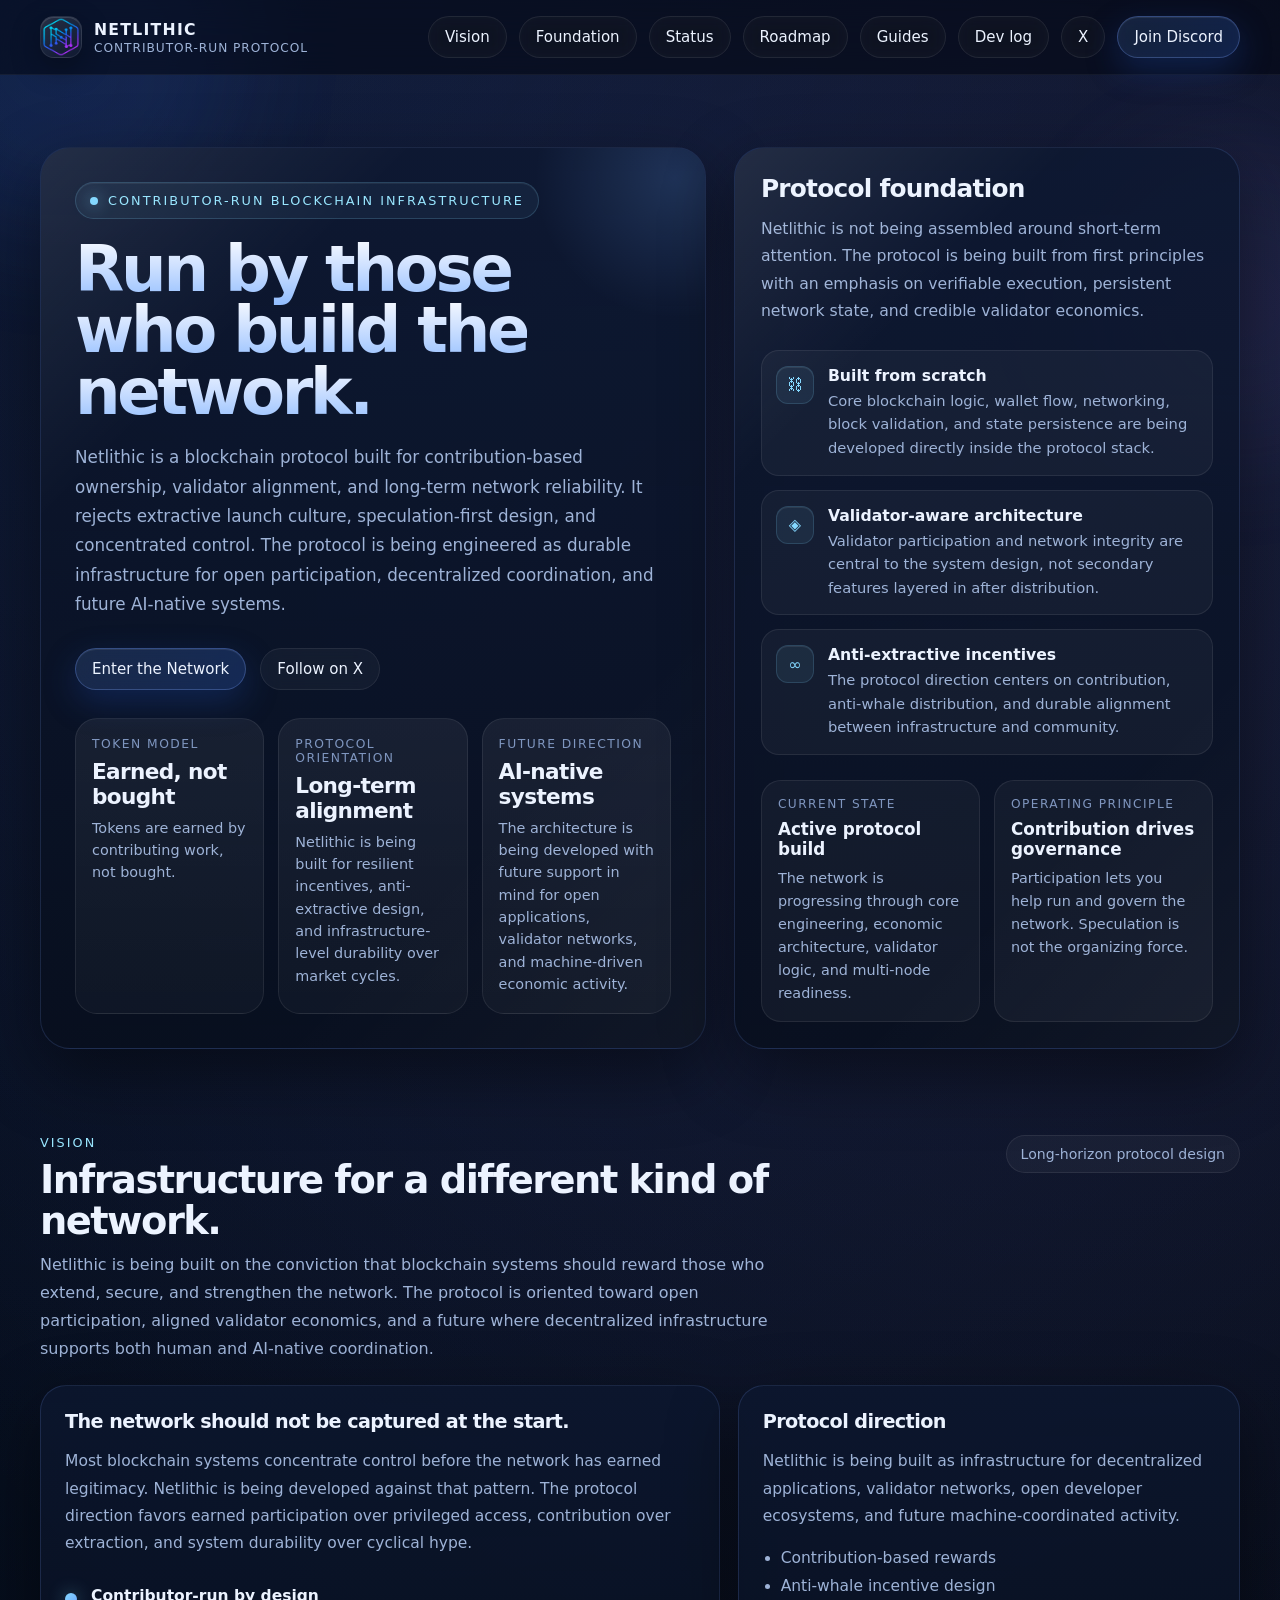
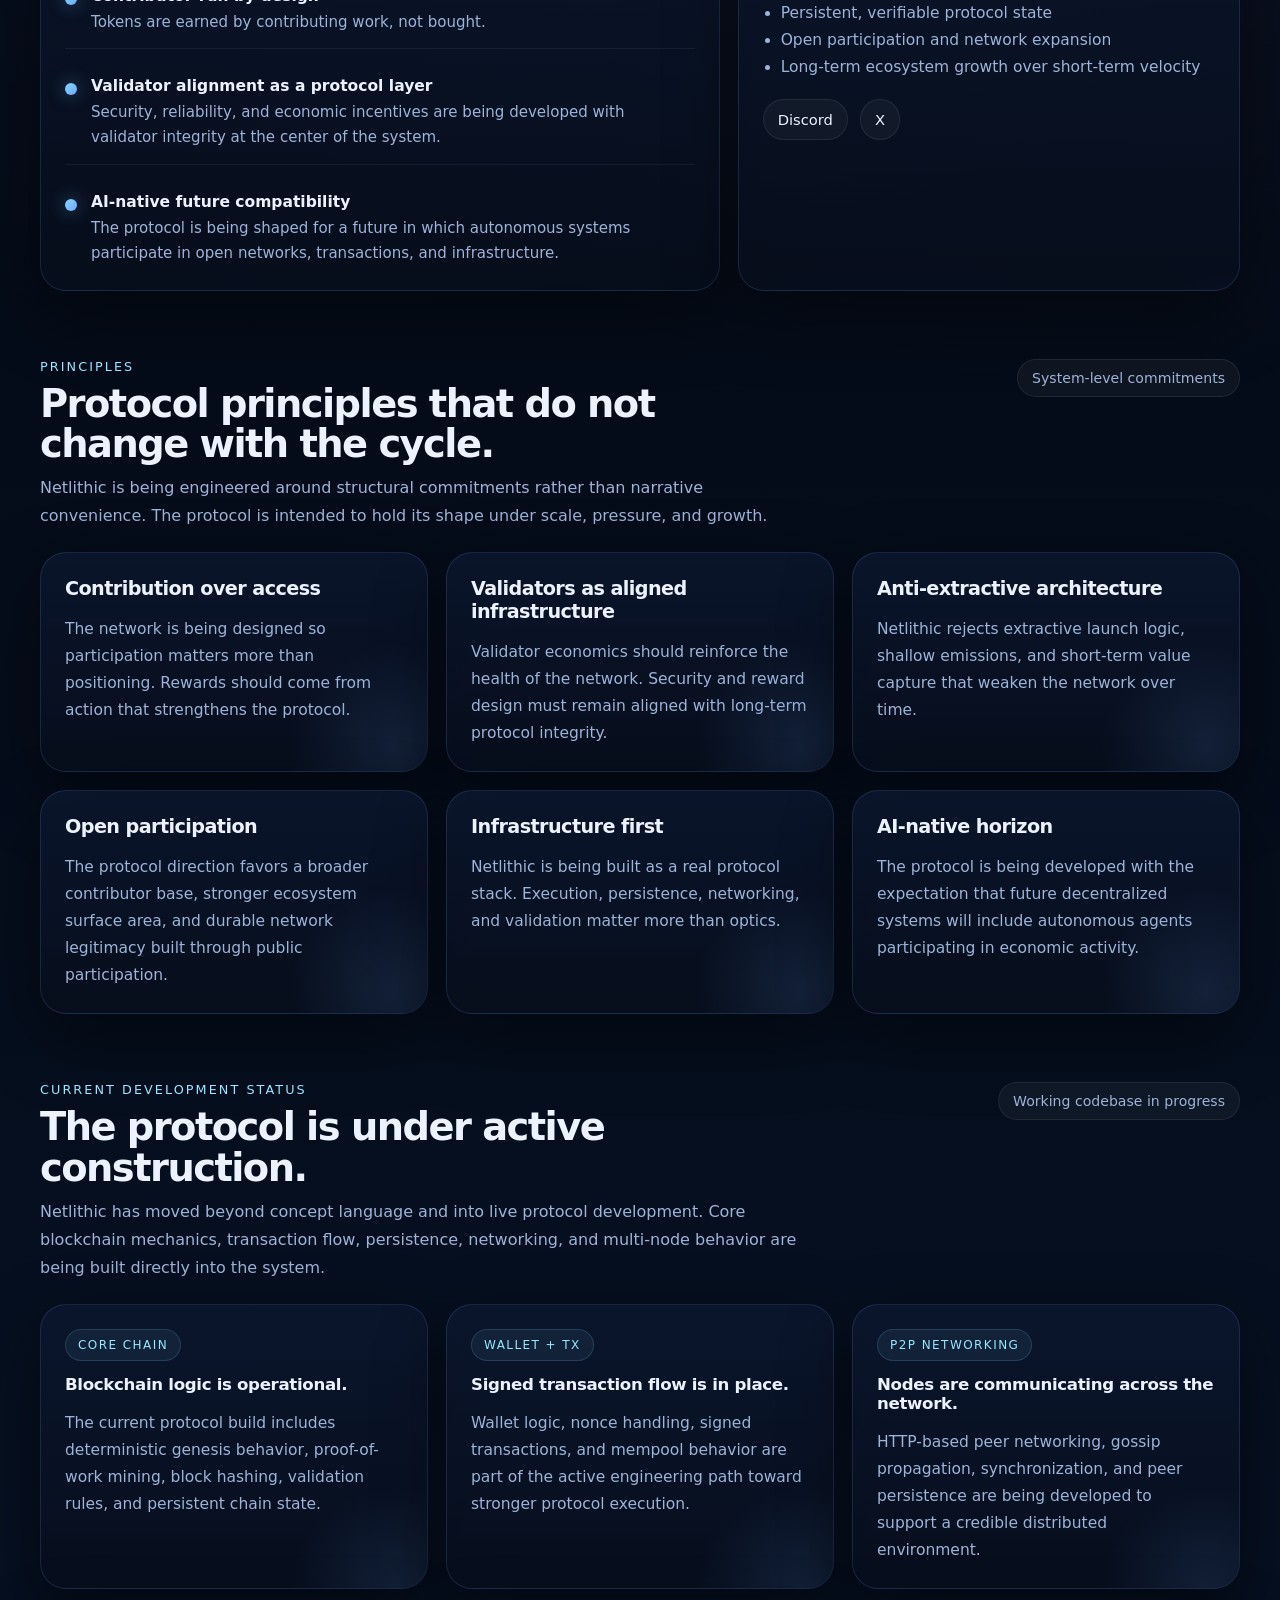
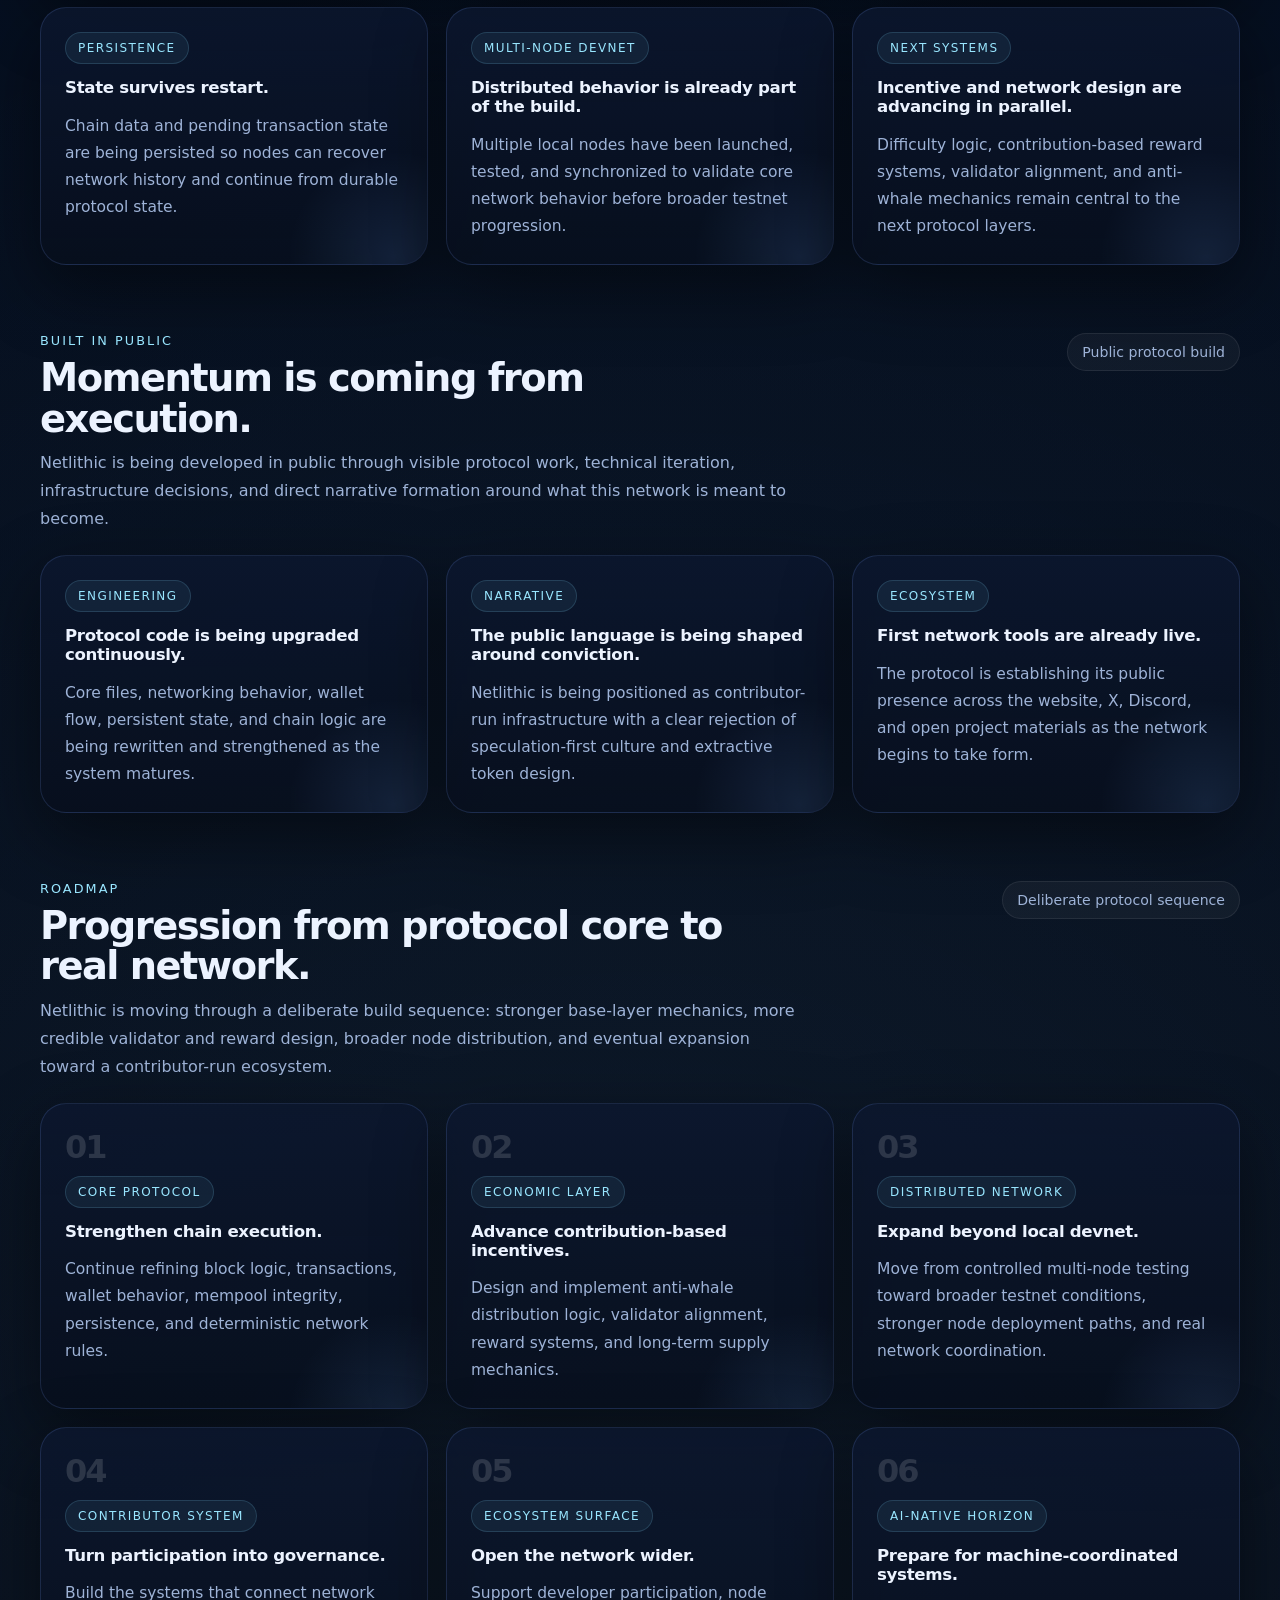
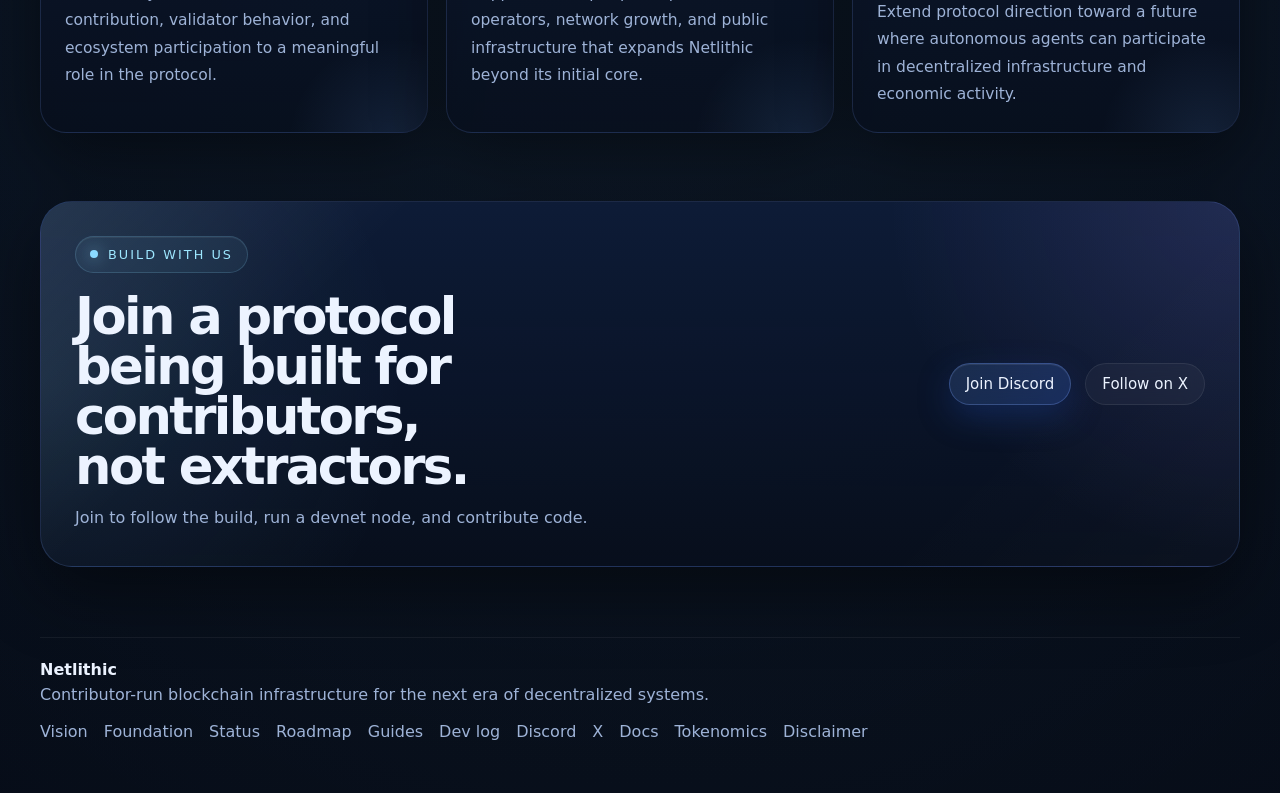
==== commit c534e61f: "Legal wording: contributor-run, earned-by-work, no ownership/stake language" ====
--- a/index.html
+++ b/index.html
@@ -20,7 +20,7 @@
   <meta property="og:image" content="https://netlithicchain.com/og-image.png" />
   <meta property="og:image:width" content="1200" />
   <meta property="og:image:height" content="630" />
-  <meta property="og:image:alt" content="Netlithic: run by its contributors" />
+  <meta property="og:image:alt" content="Netlithic logo with the line: NLT earned through contribution" />
   <meta property="og:site_name" content="Netlithic" />
   <meta name="twitter:card" content="summary_large_image" />
   <meta name="twitter:title" content="Netlithic | Contributor-Run Blockchain Infrastructure" />
@@ -29,7 +29,6 @@
     content="NLT should be earned through contribution. Netlithic is building contributor-run blockchain infrastructure for the next era of decentralized systems."
   />
   <meta name="twitter:image" content="https://netlithicchain.com/og-image.png" />
-  <meta name="twitter:image:alt" content="Netlithic: run by its contributors" />
   <meta name="twitter:site" content="@netlithicchain" />
   <link rel="icon" href="/favicon.ico" sizes="any" />
   <link rel="icon" type="image/png" sizes="32x32" href="/favicon-32.png" />
@@ -922,7 +921,6 @@
   </style>
 </head>
 <body>
-<div class="update-banner" style="background:#3a2a00;border-bottom:1px solid #f5b301;color:#ffe08a;text-align:center;padding:10px 16px;font-size:15px;line-height:1.4"><strong>Required update:</strong> node and miner operators, please update before block 5000. <a href="/update/" style="color:#fff;font-weight:700;text-decoration:underline">How to update &rarr;</a></div>
   <div class="grid-overlay"></div>
   <div class="noise"></div>
 
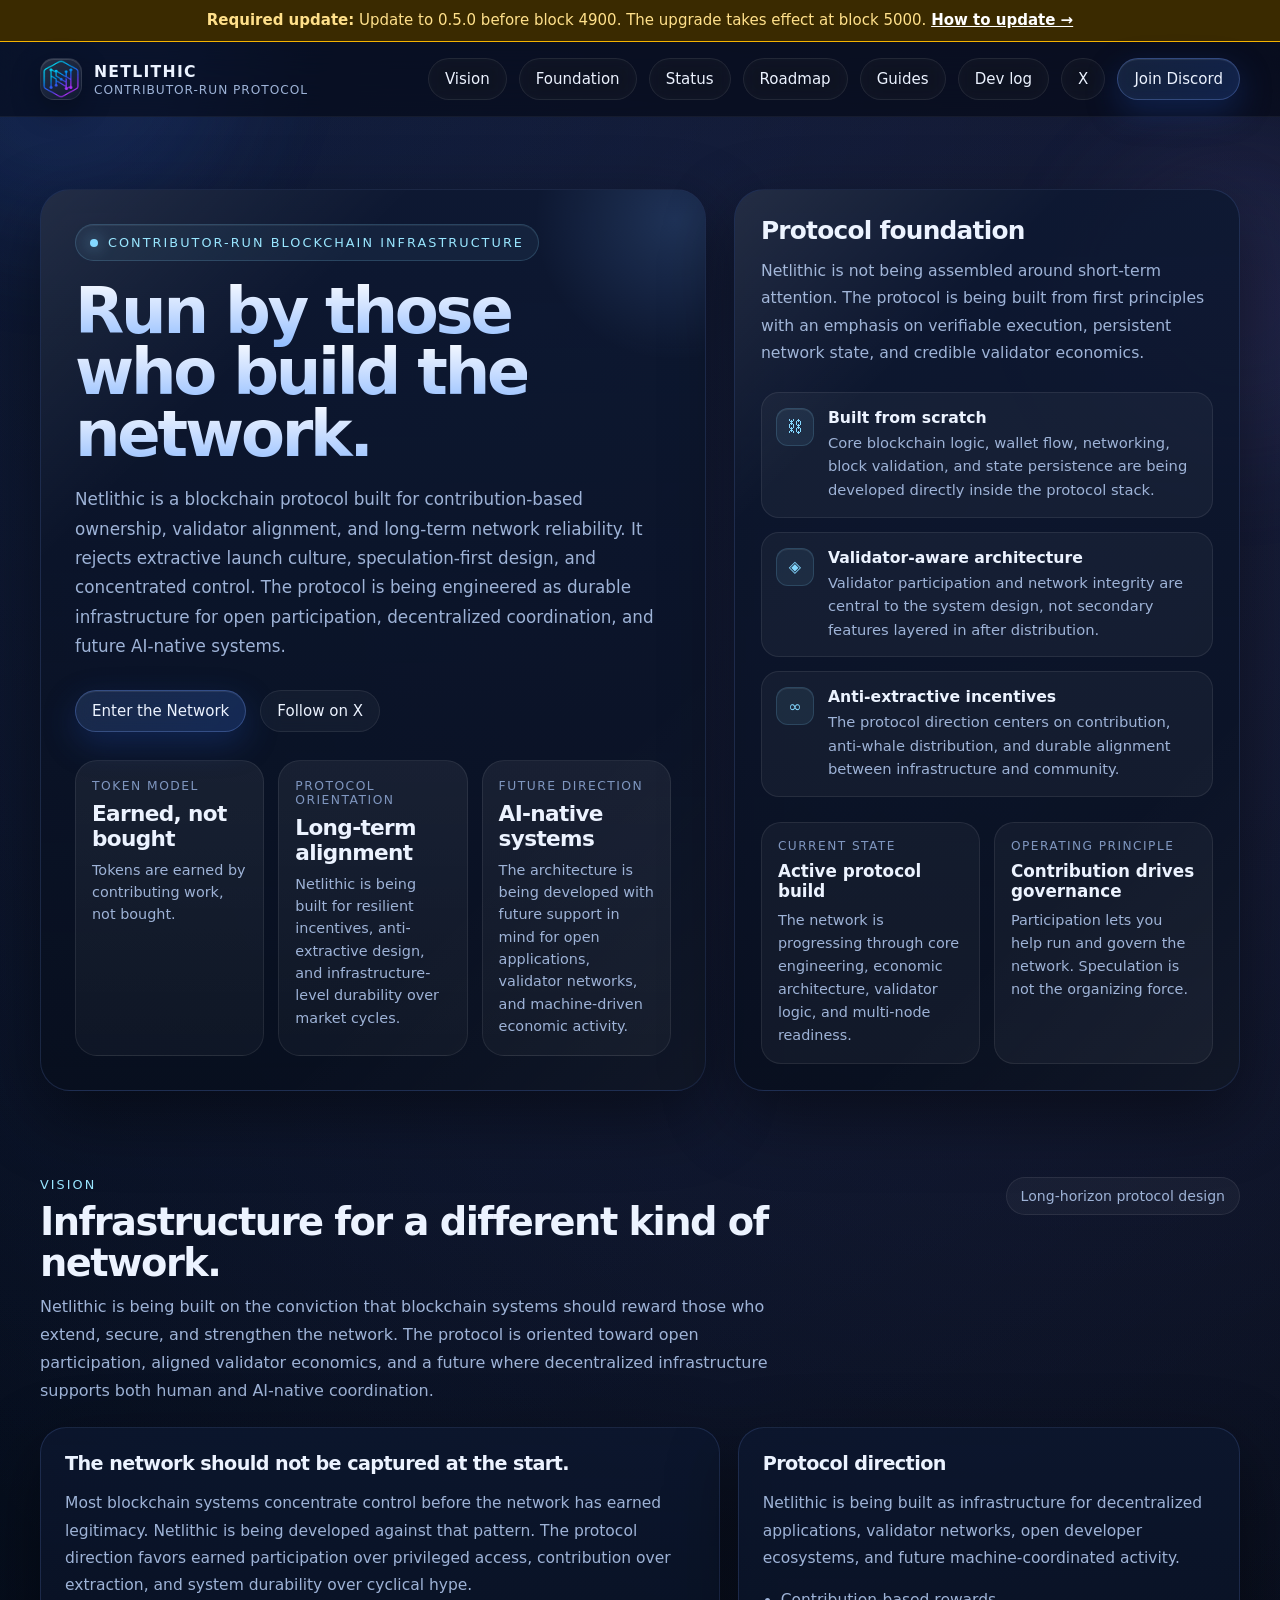
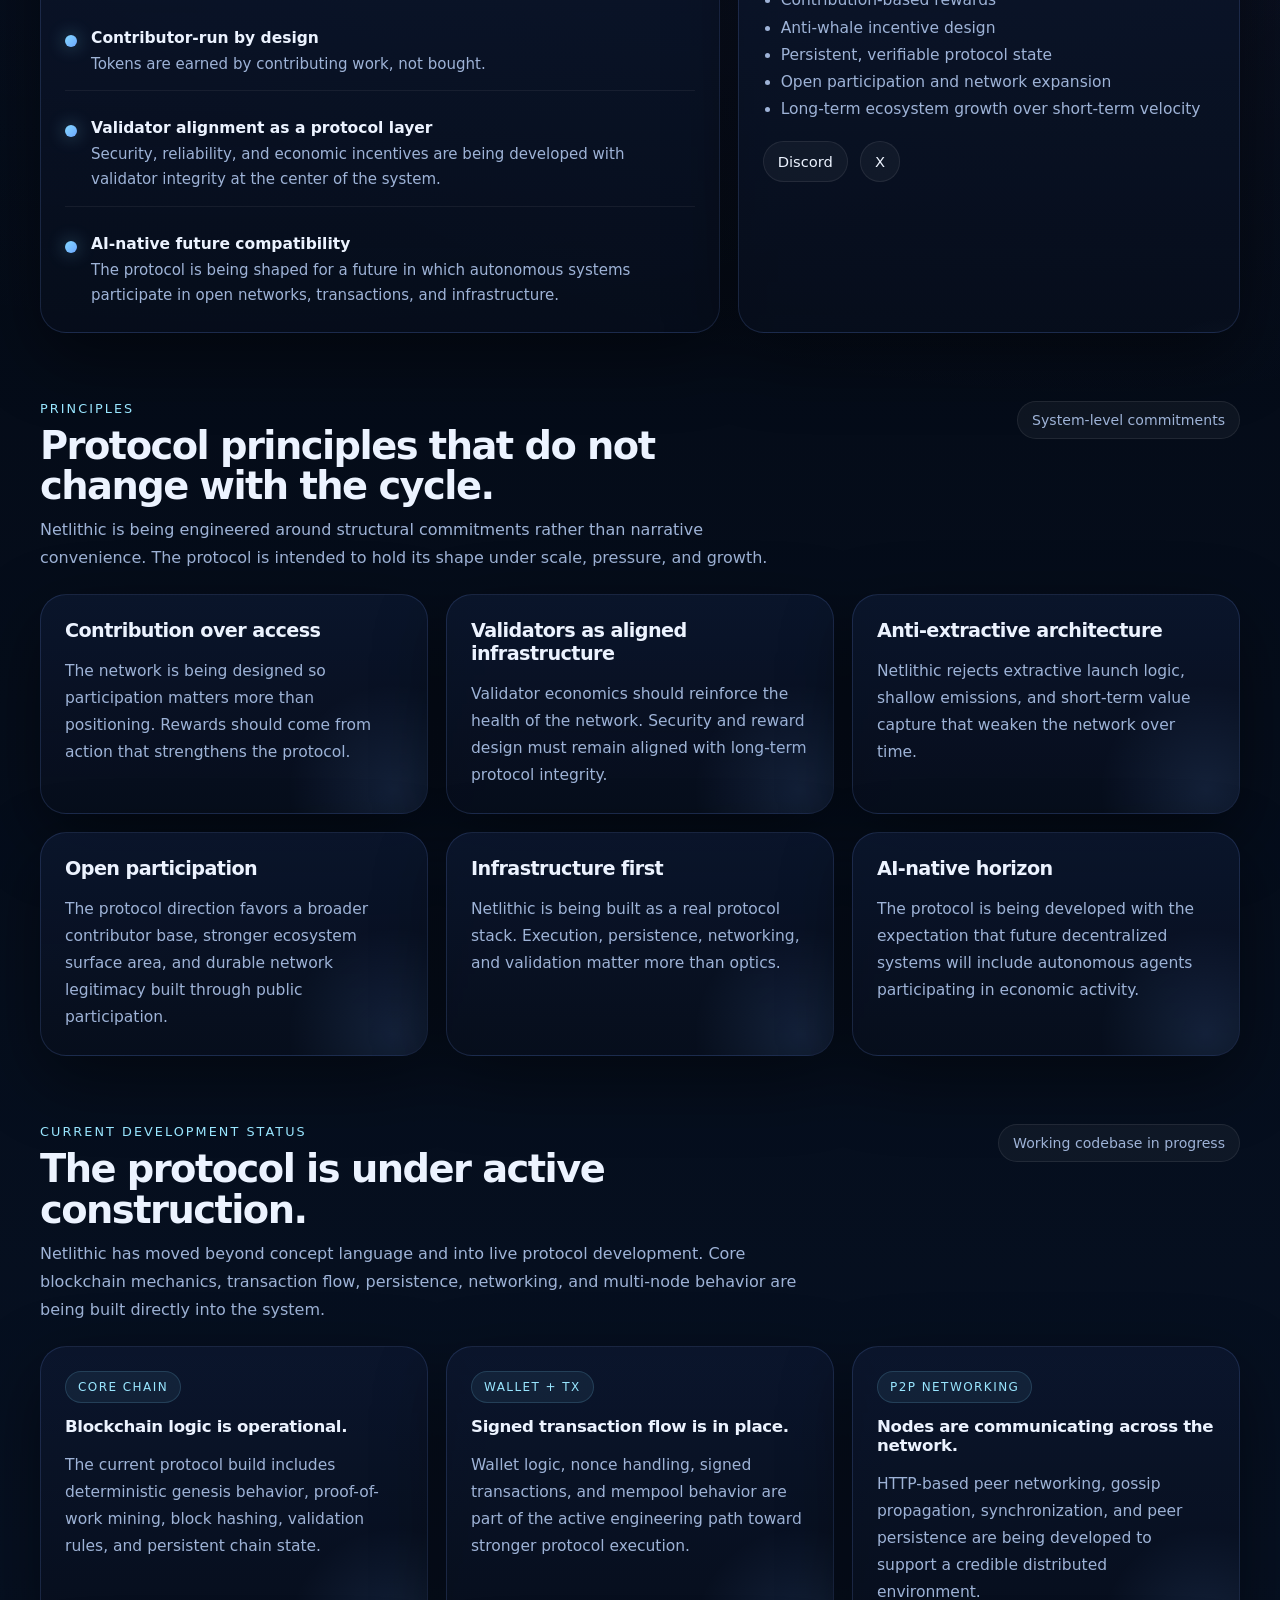
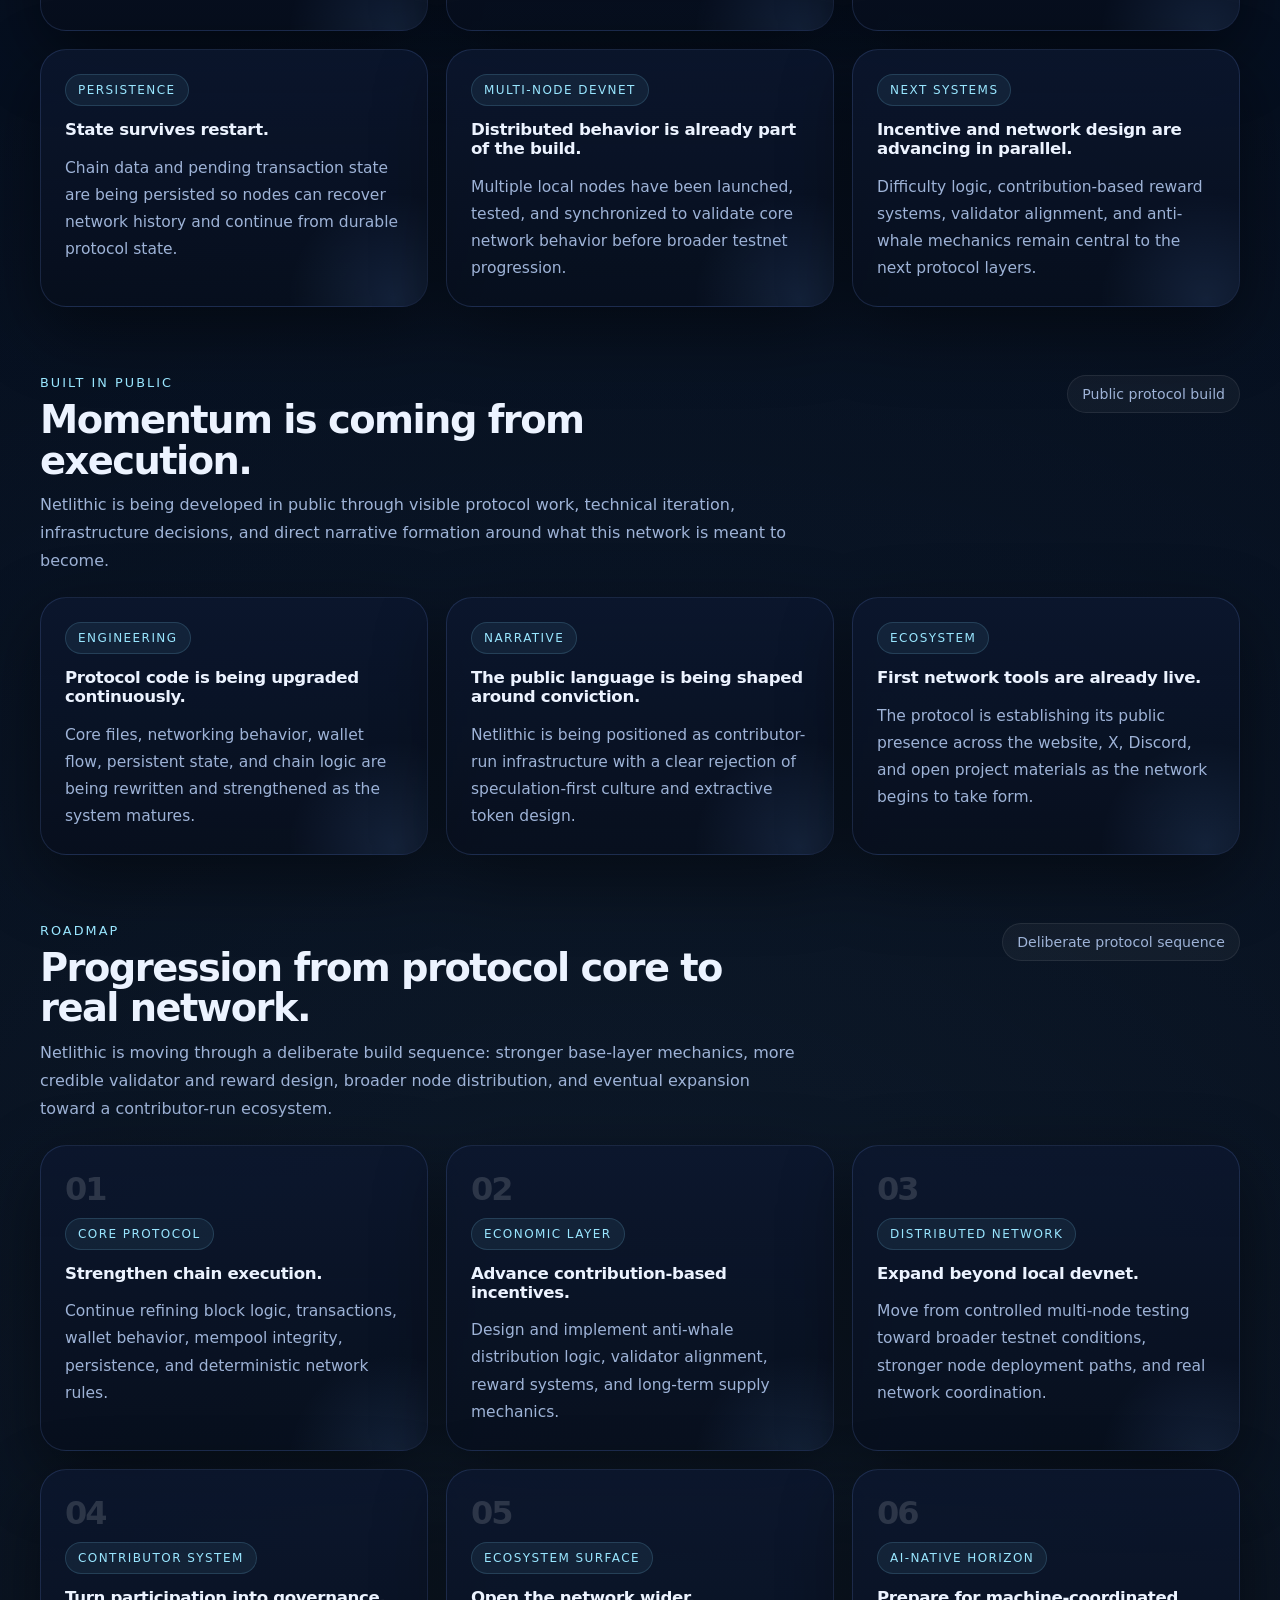
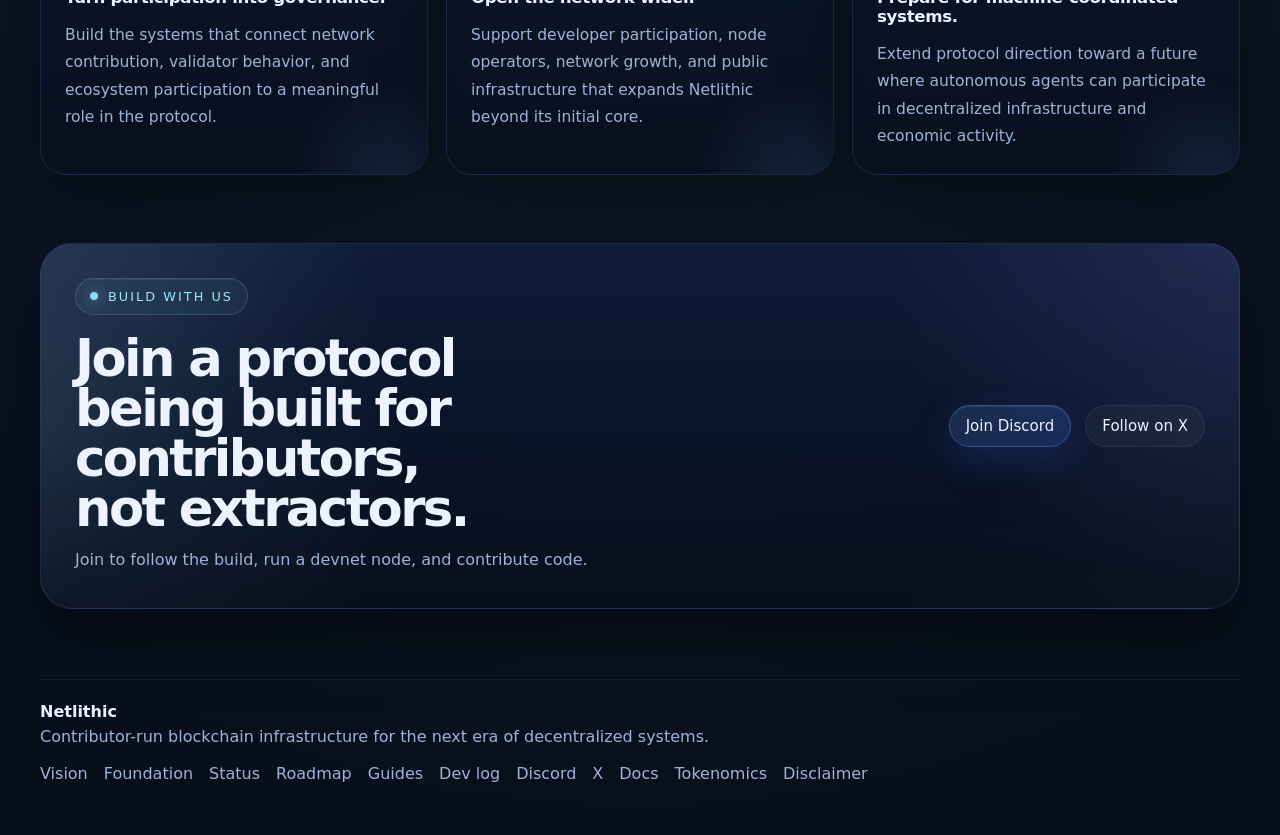
==== commit bcc757c2: "Update notice: 0.5.0, update before block 4900, takes effect at block 5000; fill /update steps" ====
--- a/index.html
+++ b/index.html
@@ -20,7 +20,7 @@
   <meta property="og:image" content="https://netlithicchain.com/og-image.png" />
   <meta property="og:image:width" content="1200" />
   <meta property="og:image:height" content="630" />
-  <meta property="og:image:alt" content="Netlithic logo with the line: NLT earned through contribution" />
+  <meta property="og:image:alt" content="Netlithic: run by its contributors" />
   <meta property="og:site_name" content="Netlithic" />
   <meta name="twitter:card" content="summary_large_image" />
   <meta name="twitter:title" content="Netlithic | Contributor-Run Blockchain Infrastructure" />
@@ -29,6 +29,7 @@
     content="NLT should be earned through contribution. Netlithic is building contributor-run blockchain infrastructure for the next era of decentralized systems."
   />
   <meta name="twitter:image" content="https://netlithicchain.com/og-image.png" />
+  <meta name="twitter:image:alt" content="Netlithic: run by its contributors" />
   <meta name="twitter:site" content="@netlithicchain" />
   <link rel="icon" href="/favicon.ico" sizes="any" />
   <link rel="icon" type="image/png" sizes="32x32" href="/favicon-32.png" />
@@ -921,6 +922,7 @@
   </style>
 </head>
 <body>
+<div class="update-banner" style="background:#3a2a00;border-bottom:1px solid #f5b301;color:#ffe08a;text-align:center;padding:10px 16px;font-size:15px;line-height:1.4"><strong>Required update:</strong> Update to 0.5.0 before block 4900. The upgrade takes effect at block 5000. <a href="/update/" style="color:#fff;font-weight:700;text-decoration:underline">How to update &rarr;</a></div>
   <div class="grid-overlay"></div>
   <div class="noise"></div>
 
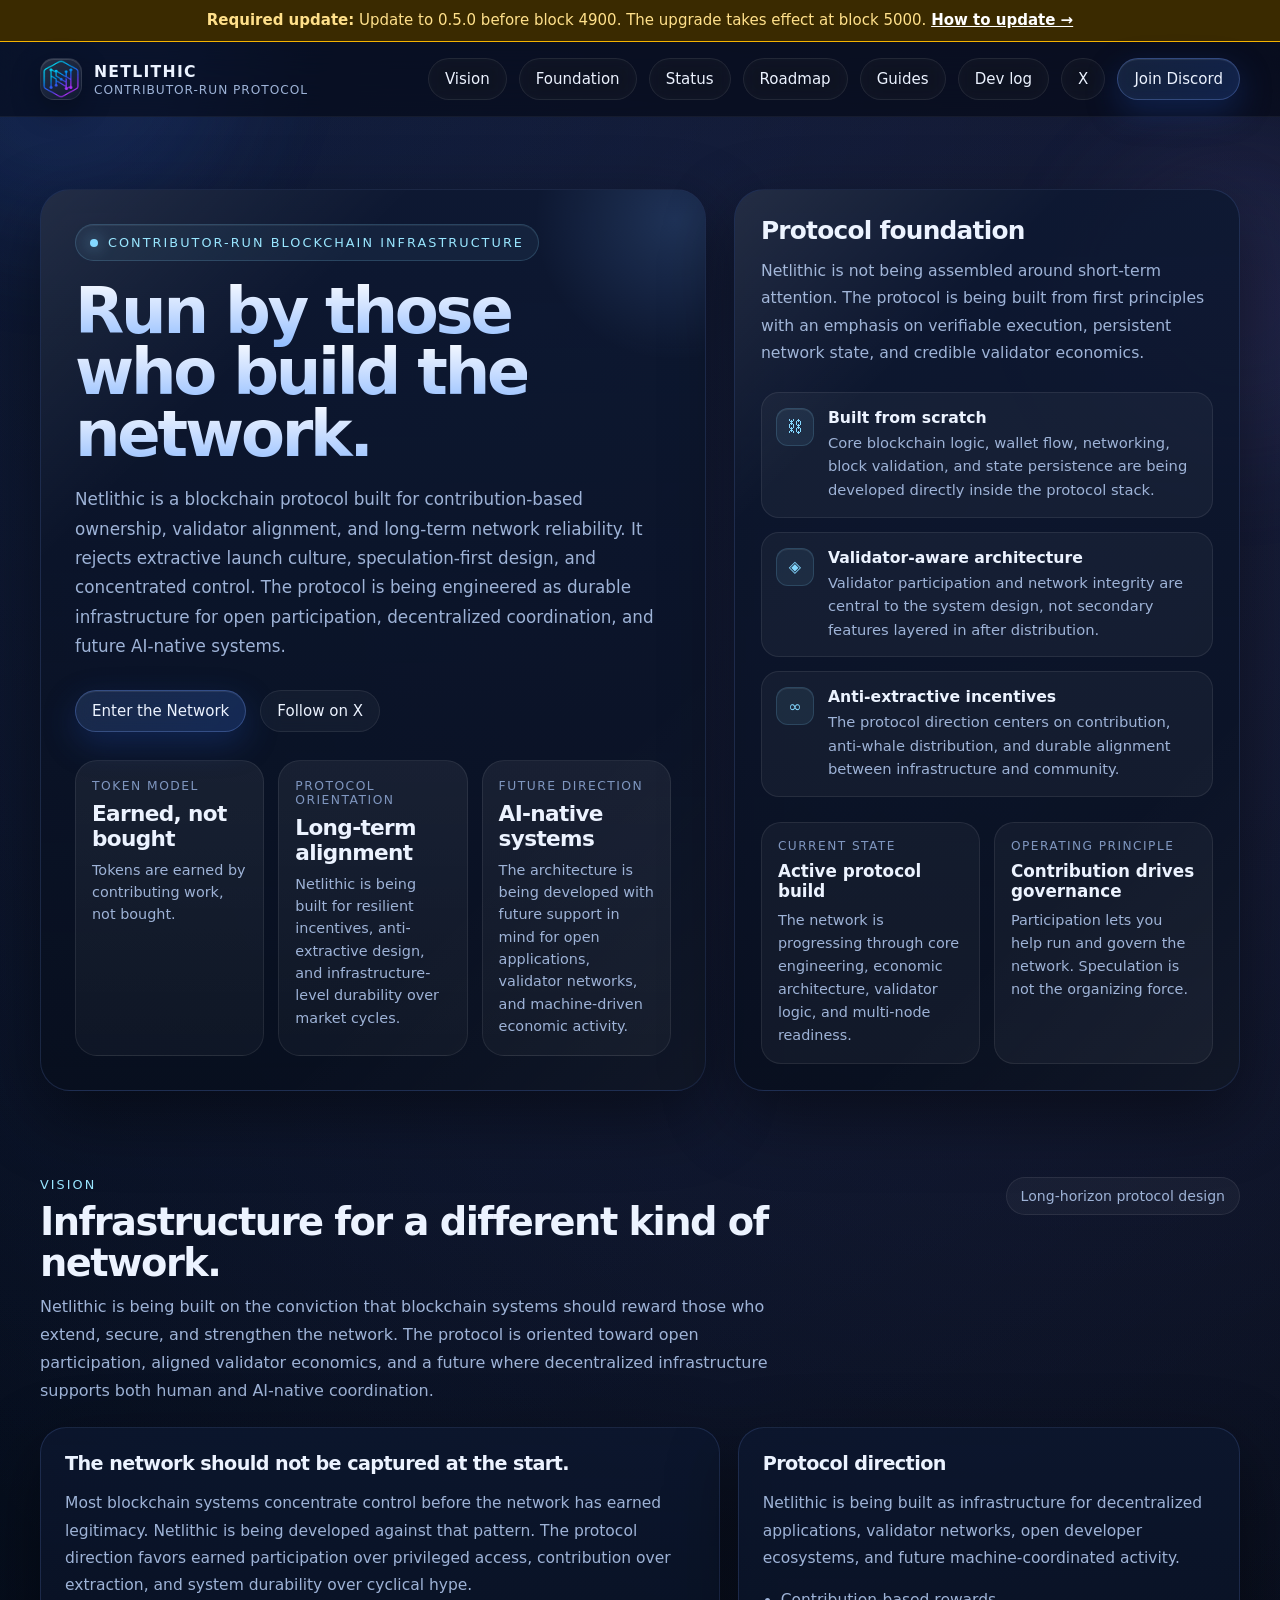
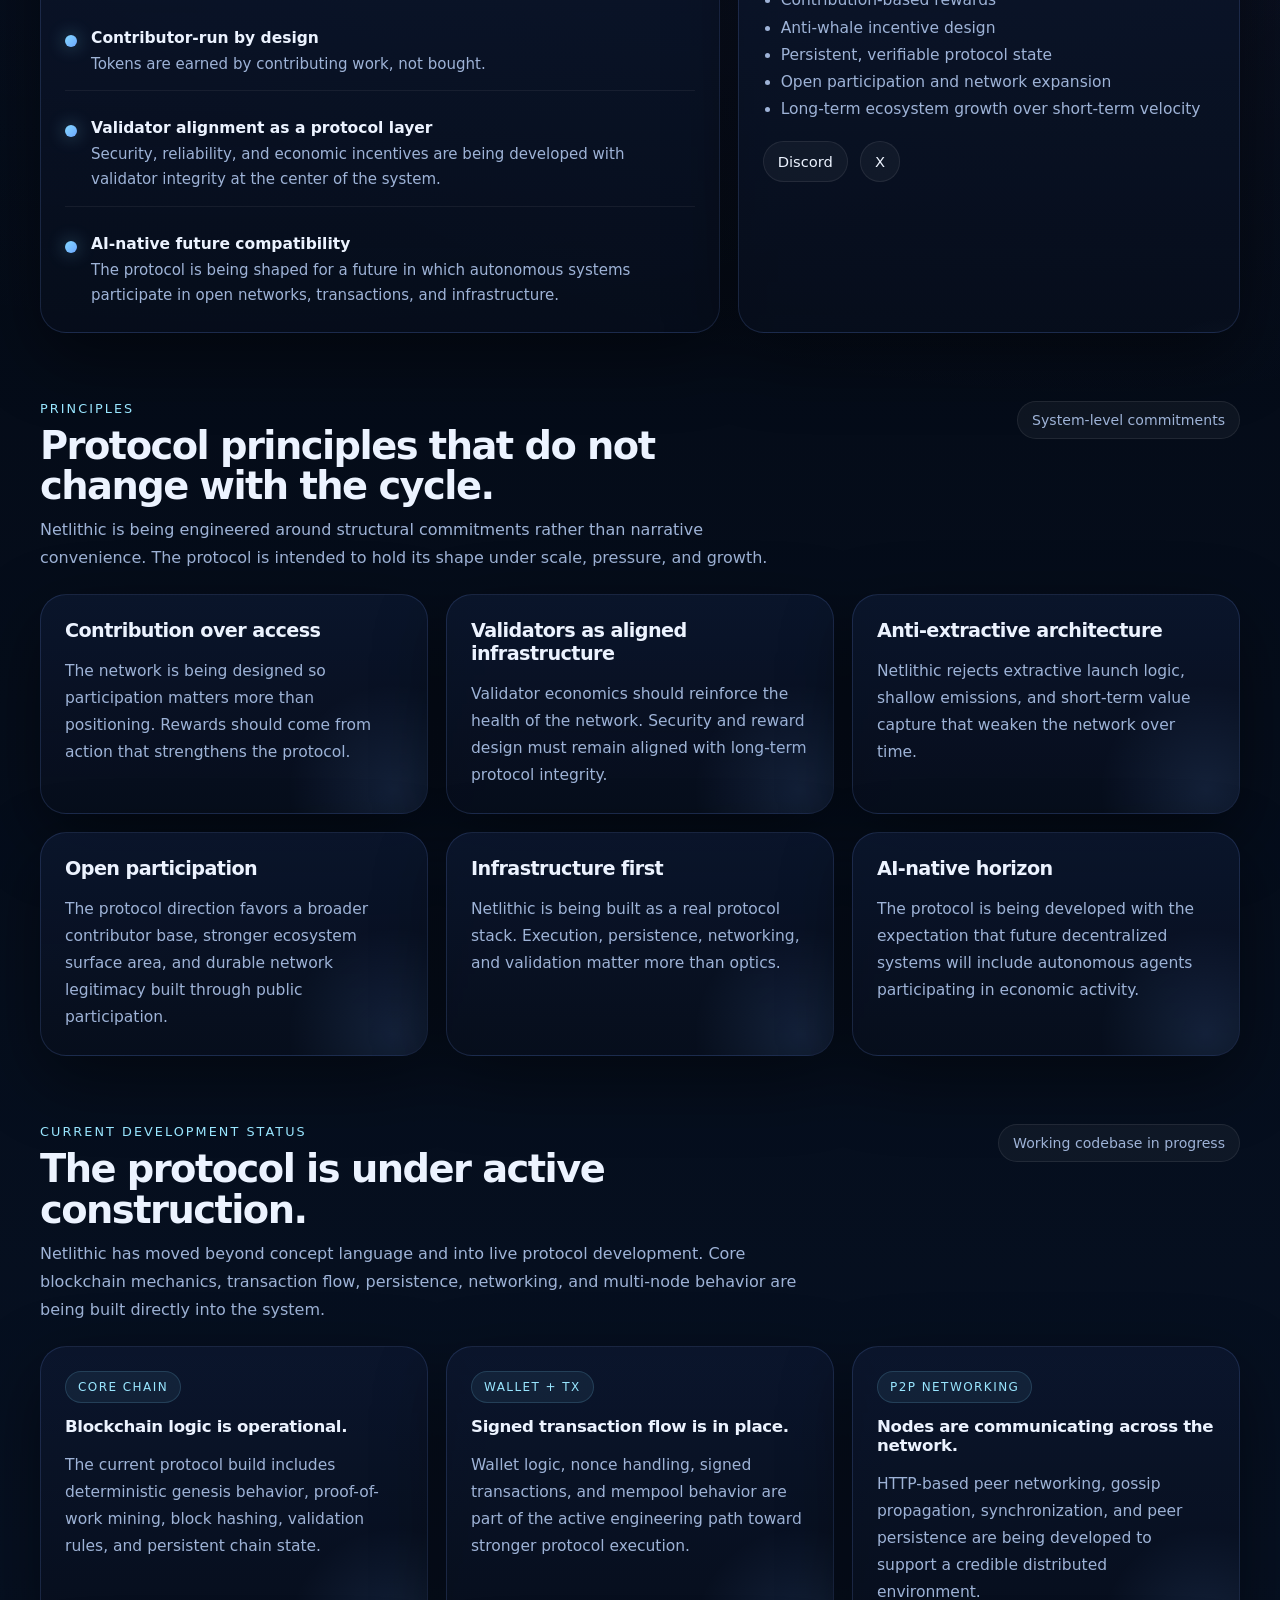
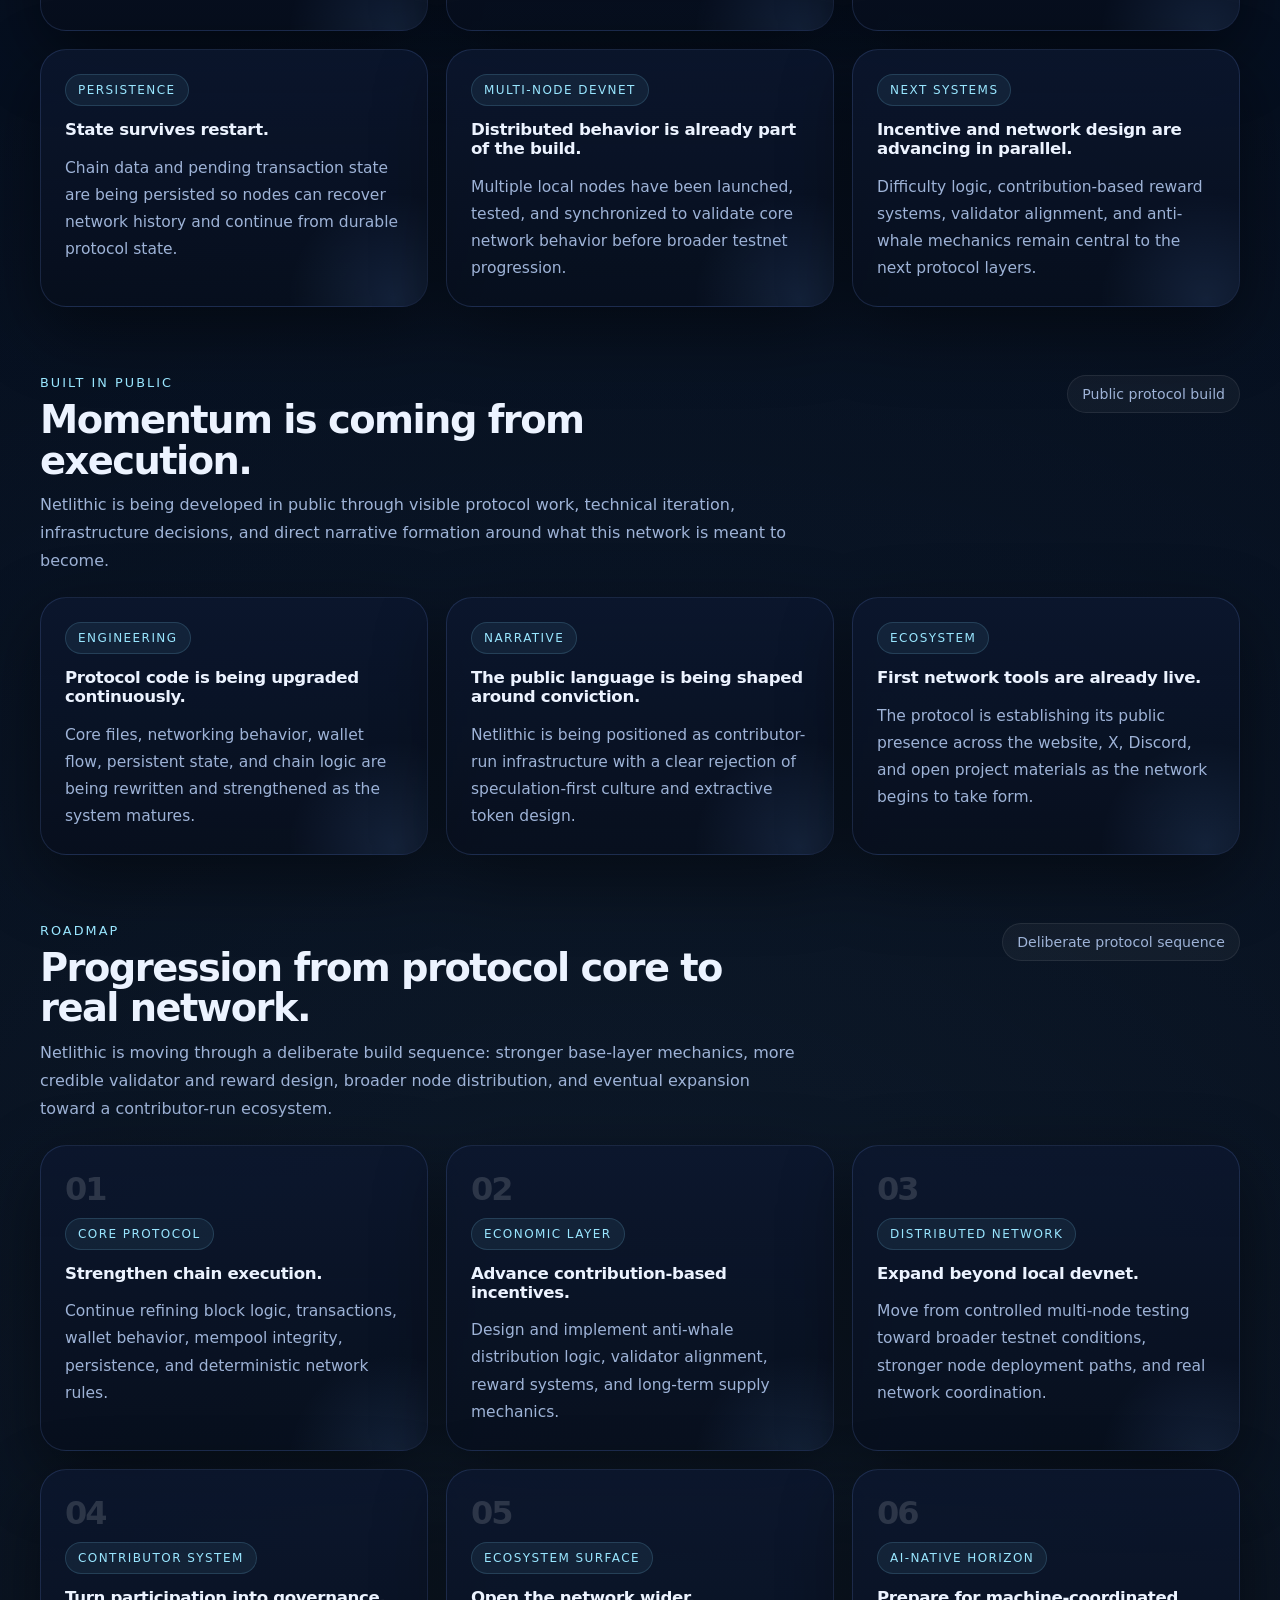
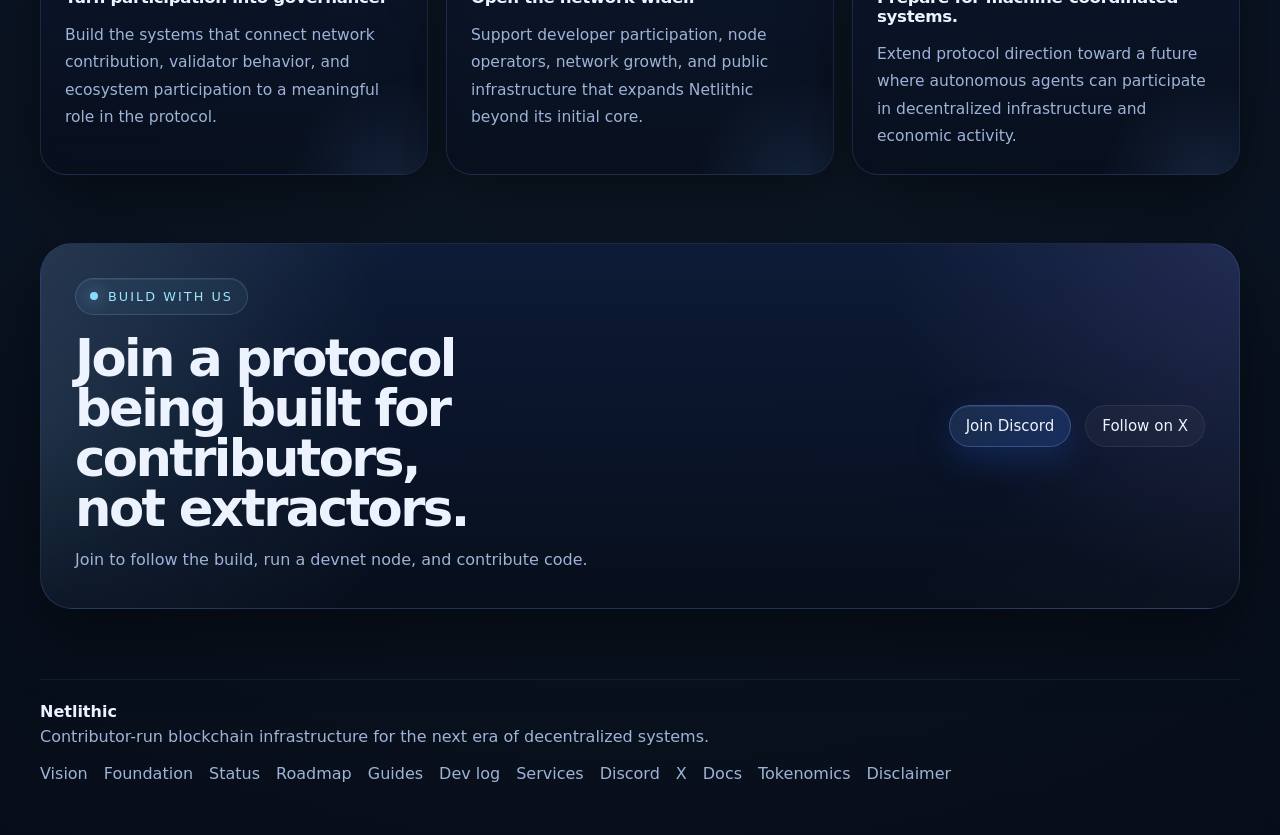
==== commit b8c98cf9: "Services: footer link on all pages, sitemap entry" ====
--- a/index.html
+++ b/index.html
@@ -1413,6 +1413,7 @@
           <a href="#roadmap">Roadmap</a>
           <a href="/guides/">Guides</a>
           <a href="/devlog/">Dev log</a>
+          <a href="/services/">Services</a>
           <a href="https://discord.gg/Mu5r62GExn" target="_blank" rel="noopener noreferrer">Discord</a>
           <a href="https://x.com/netlithicchain" target="_blank" rel="noopener noreferrer">X</a>
           <a href="https://github.com/Netlithicchain/Netlithic/tree/main/docs" target="_blank" rel="noopener noreferrer">Docs</a>
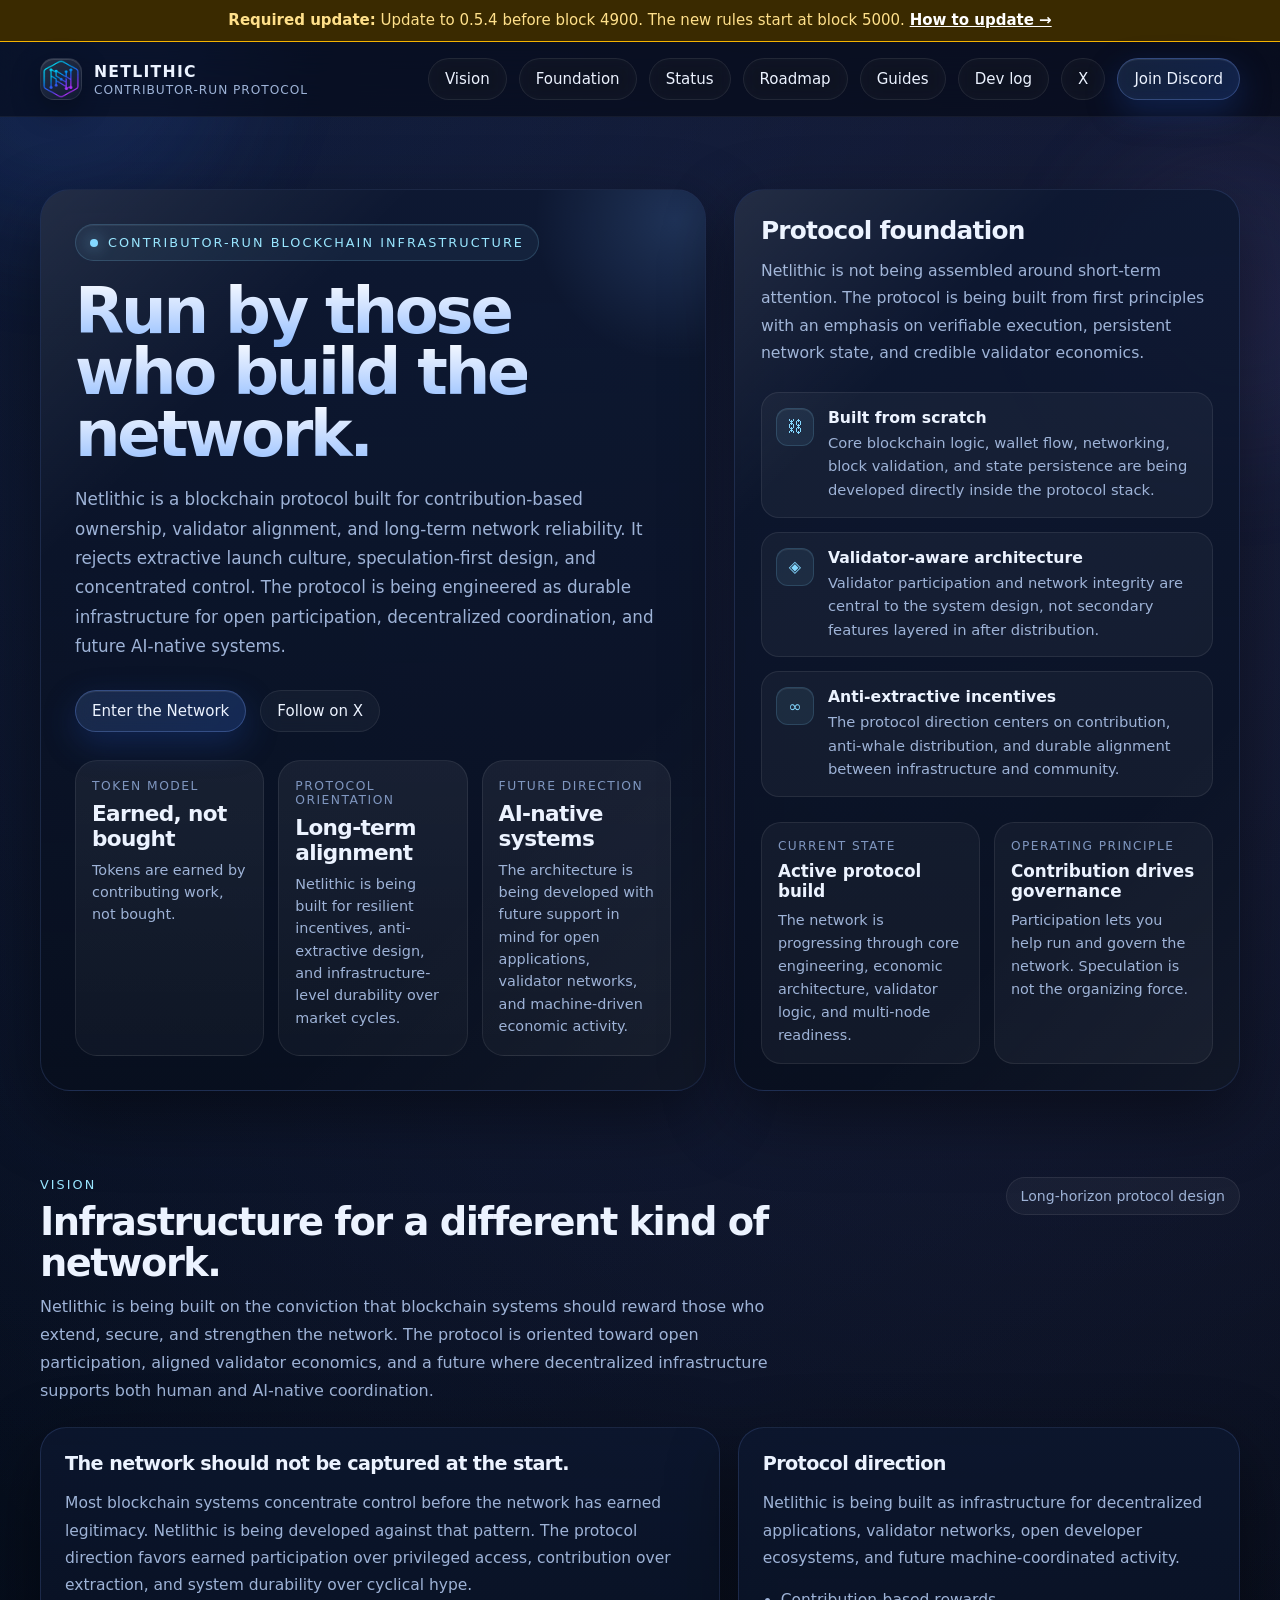
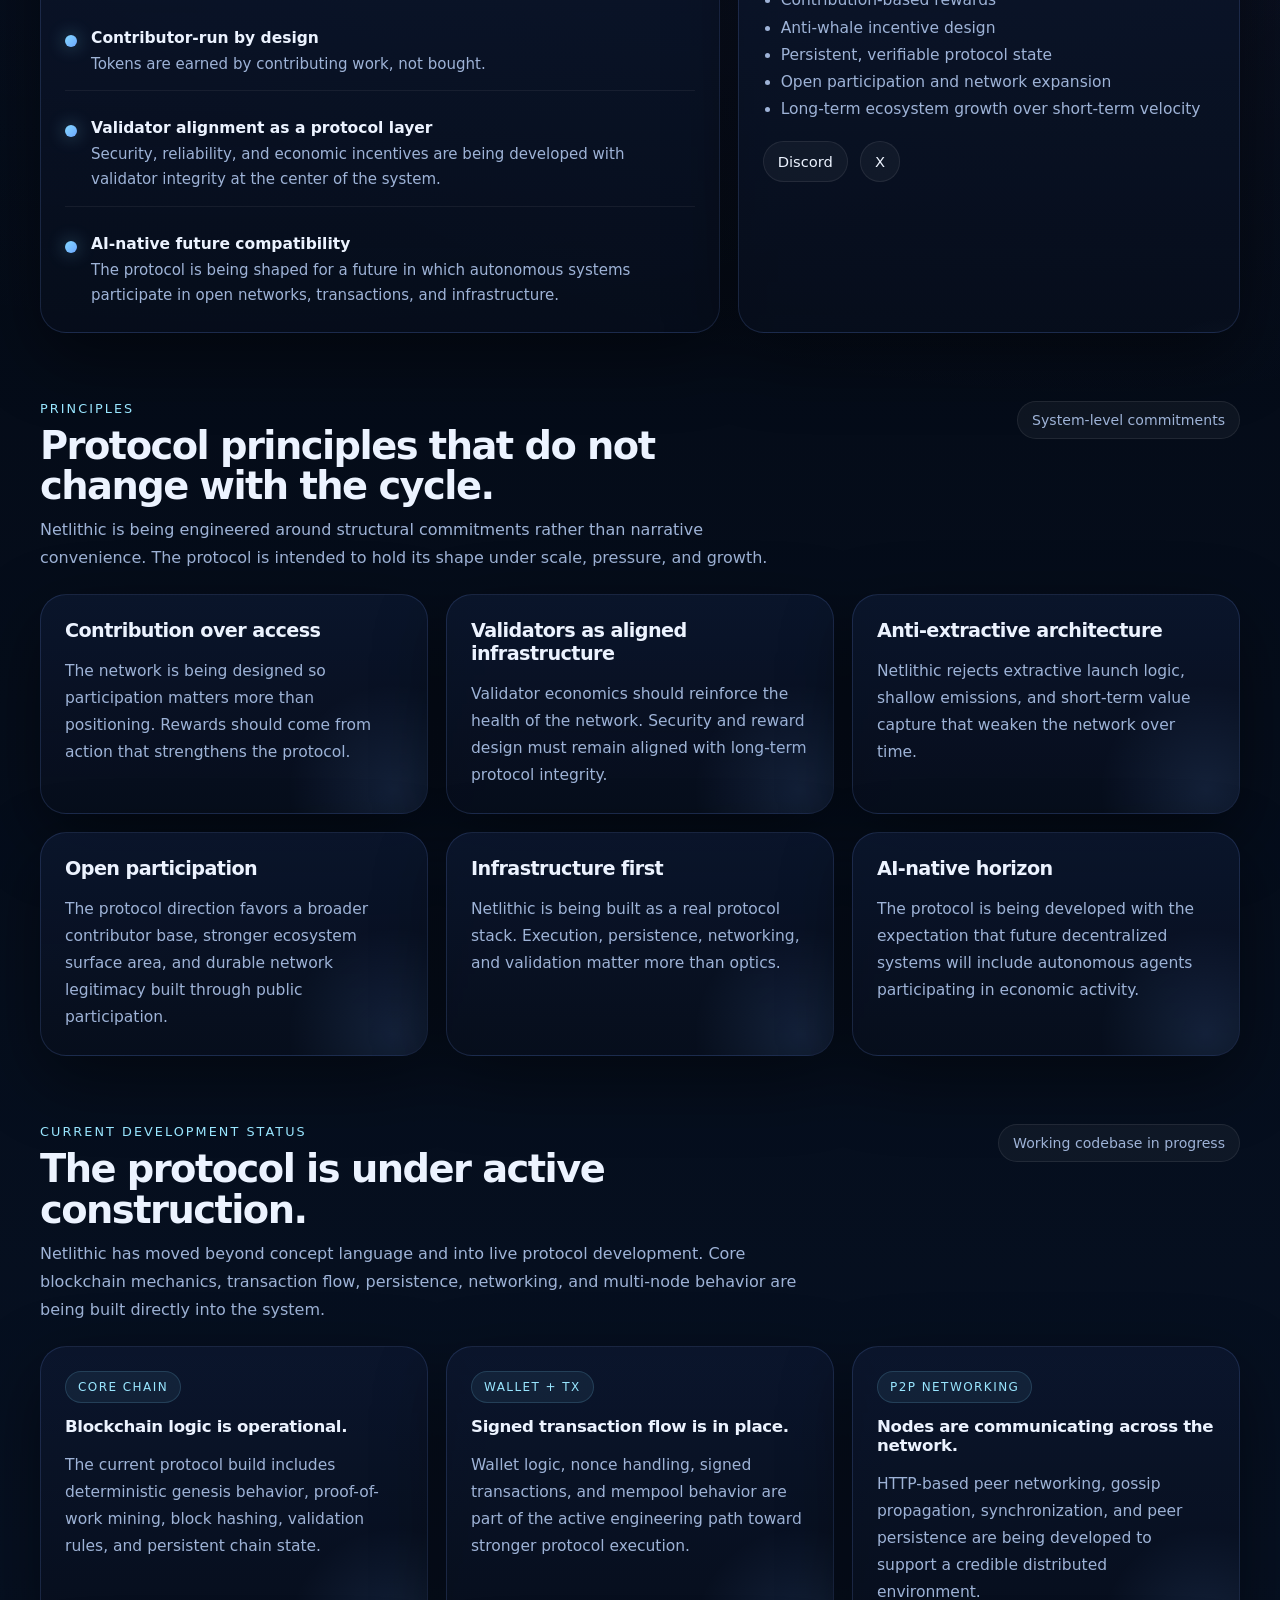
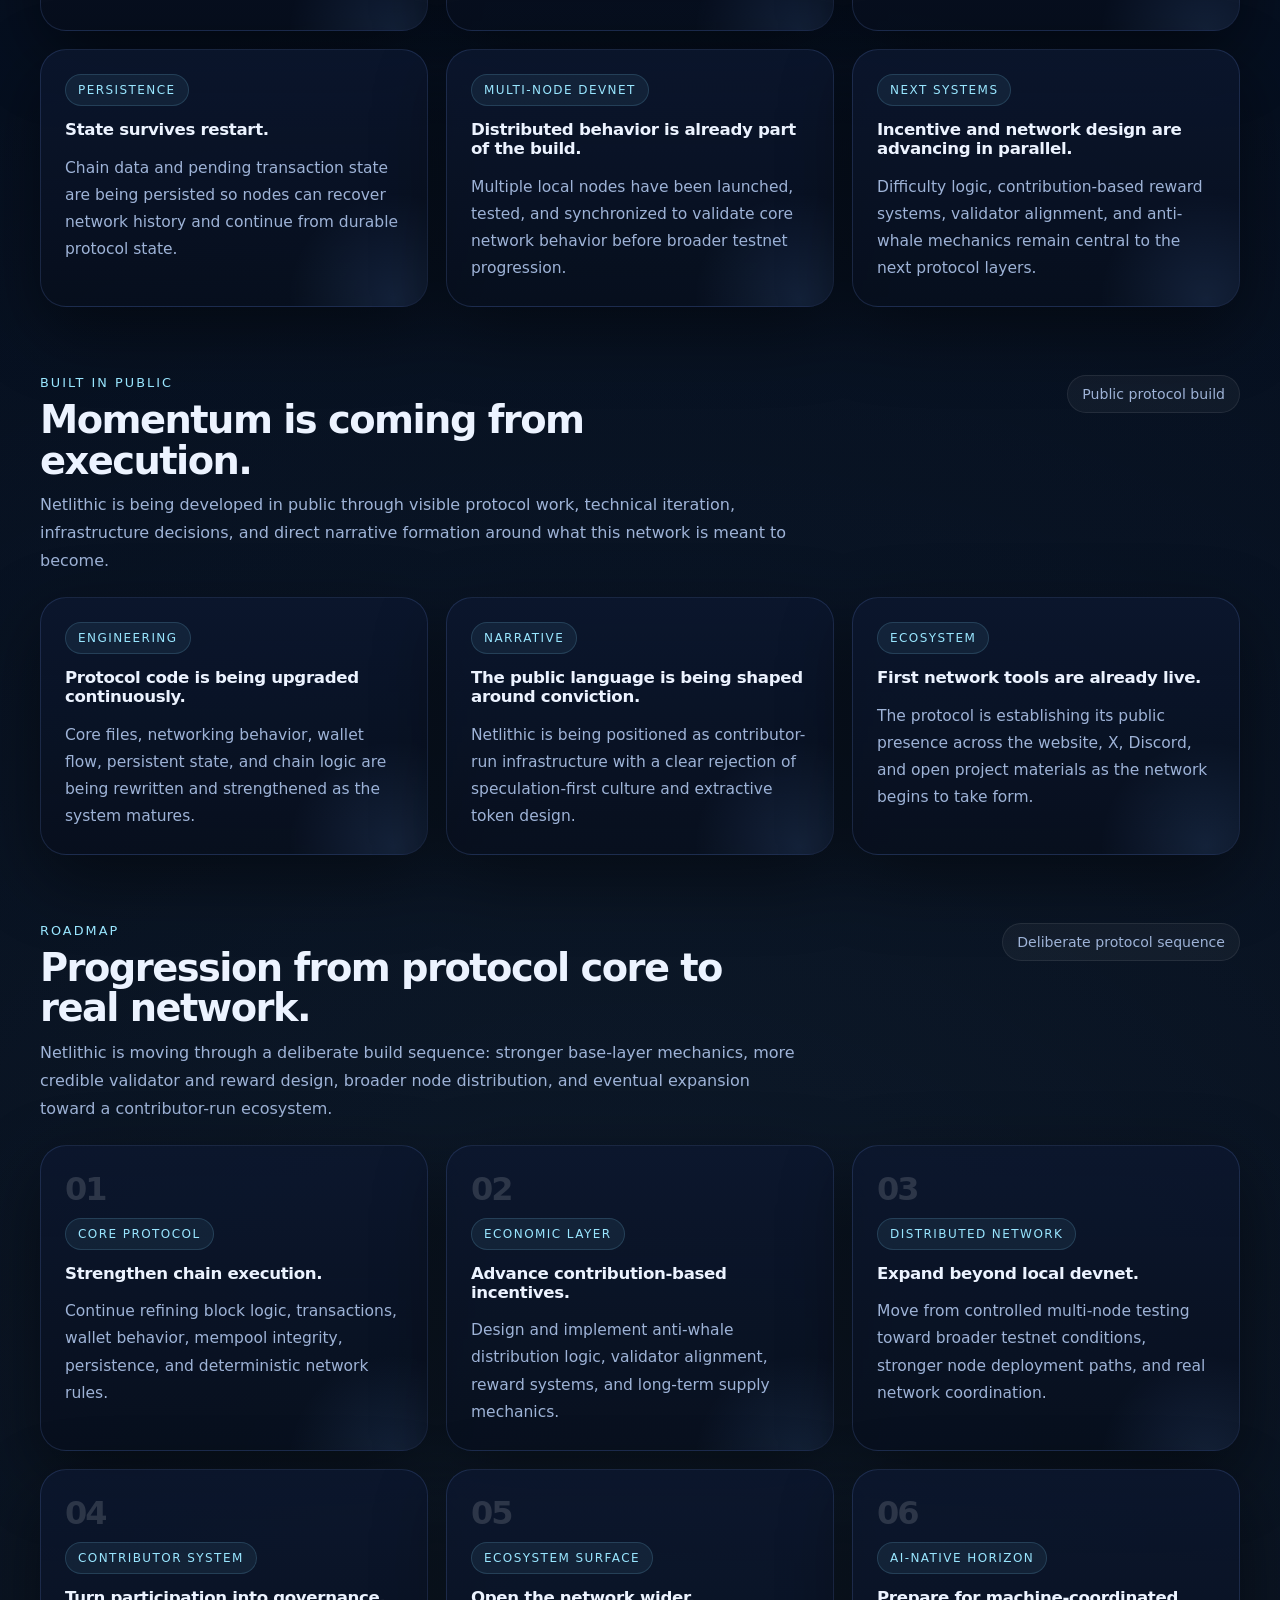
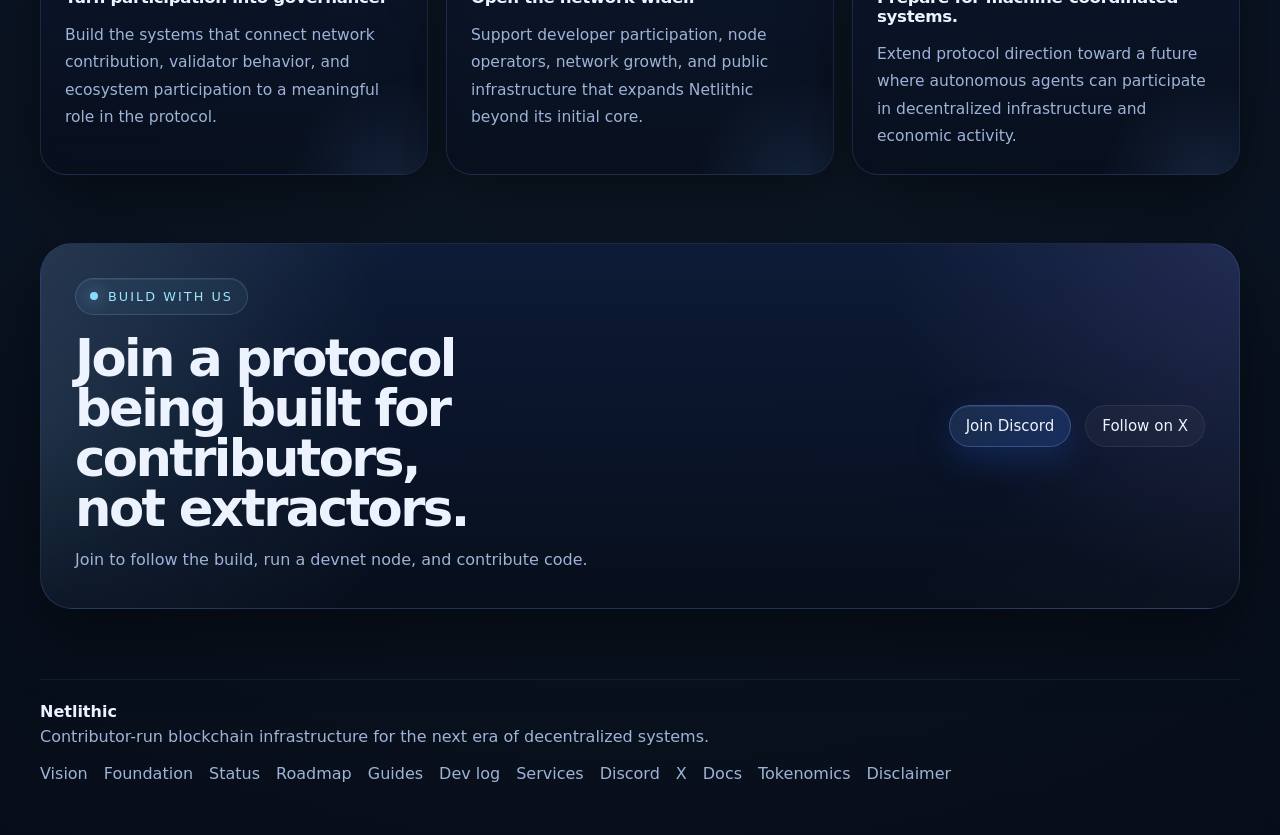
==== commit bb12b5c4: "Update banner and /update/ page to 0.5.4" ====
--- a/index.html
+++ b/index.html
@@ -922,7 +922,7 @@
   </style>
 </head>
 <body>
-<div class="update-banner" style="background:#3a2a00;border-bottom:1px solid #f5b301;color:#ffe08a;text-align:center;padding:10px 16px;font-size:15px;line-height:1.4"><strong>Required update:</strong> Update to 0.5.0 before block 4900. The upgrade takes effect at block 5000. <a href="/update/" style="color:#fff;font-weight:700;text-decoration:underline">How to update &rarr;</a></div>
+<div class="update-banner" style="background:#3a2a00;border-bottom:1px solid #f5b301;color:#ffe08a;text-align:center;padding:10px 16px;font-size:15px;line-height:1.4"><strong>Required update:</strong> Update to 0.5.4 before block 4900. The new rules start at block 5000. <a href="/update/" style="color:#fff;font-weight:700;text-decoration:underline">How to update &rarr;</a></div>
   <div class="grid-overlay"></div>
   <div class="noise"></div>
 
